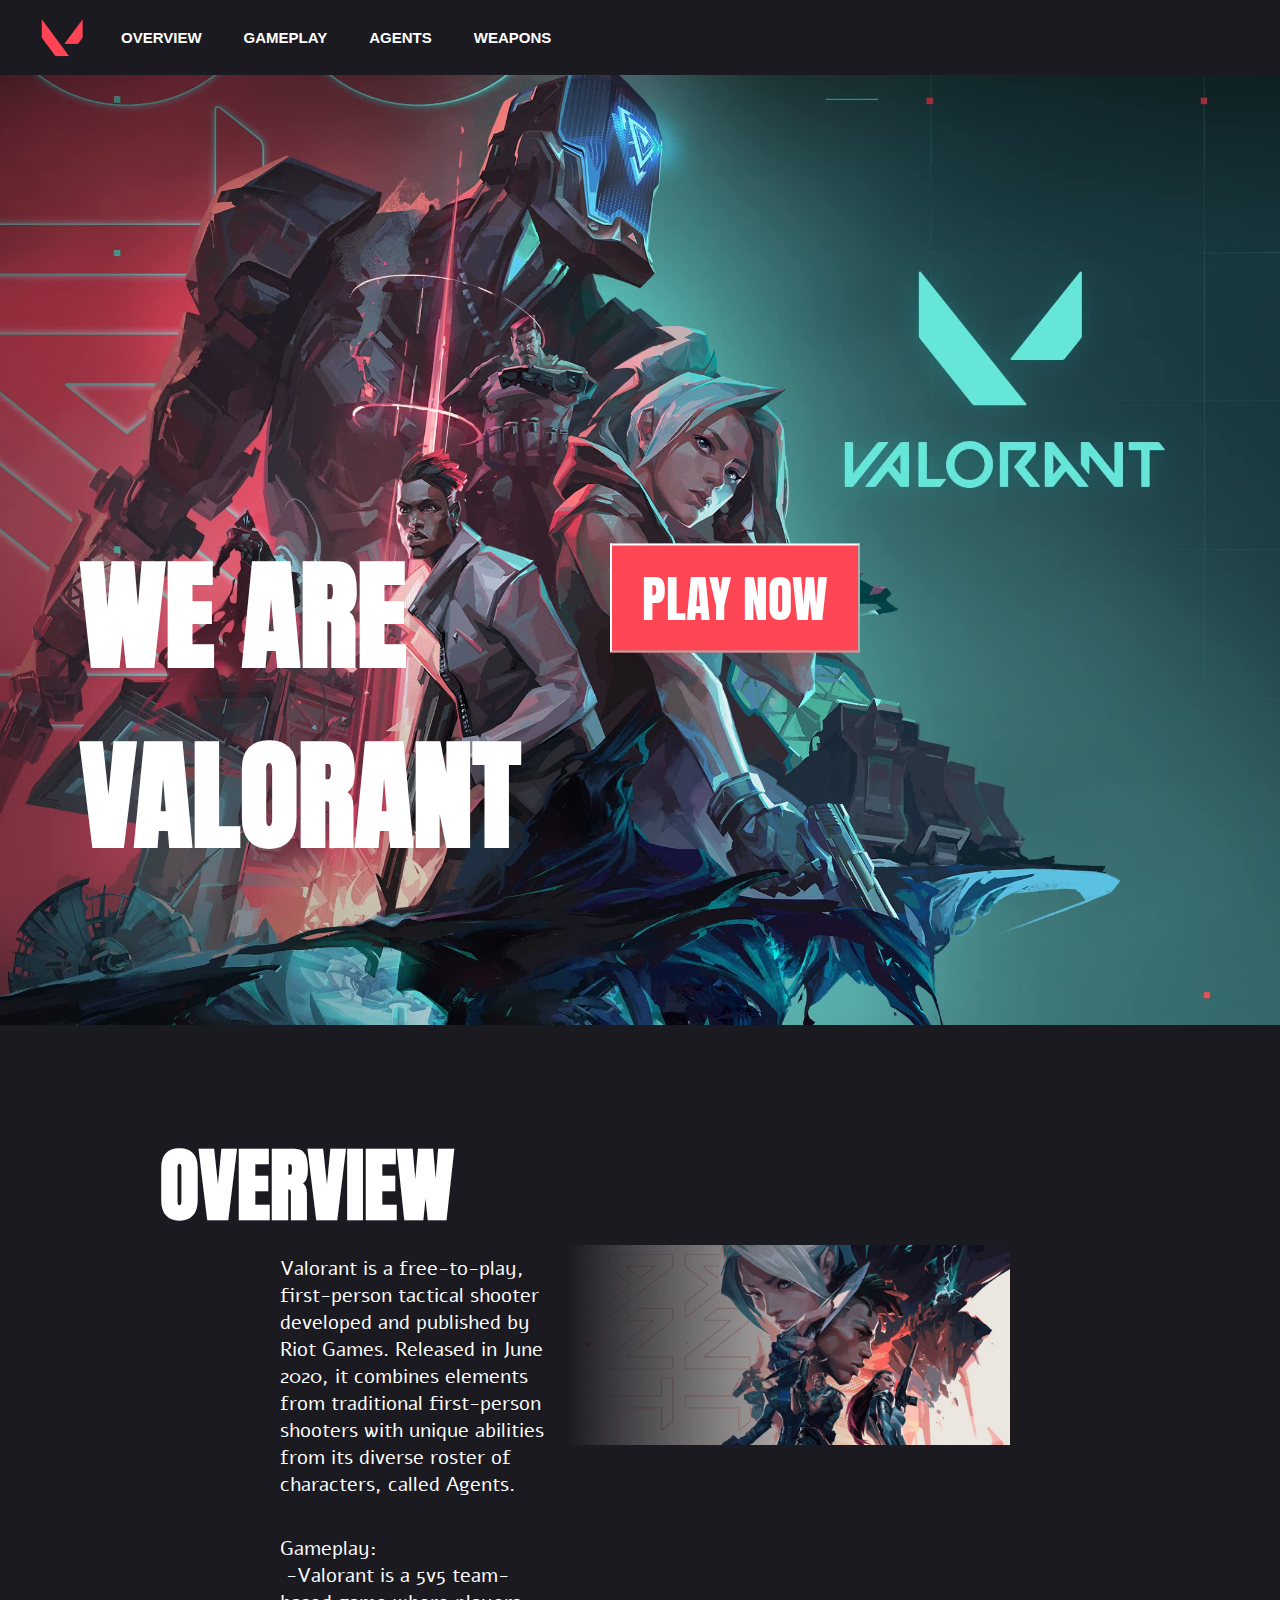
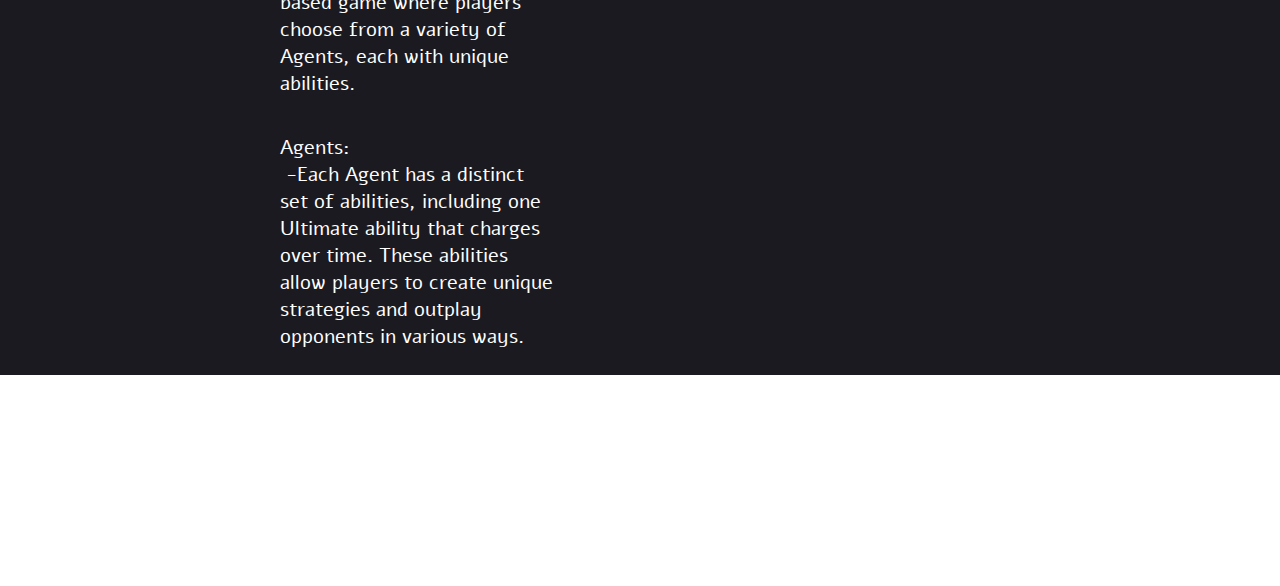
==== index.html @ bad1c91e "Add files via upload" ====
<!DOCTYPE html>
<html>
    <head>
        <title>Valorant Promotional Website</title>
        <link rel="stylesheet" href="styles.css">
        <link href="https://fonts.googleapis.com/css2?family=Anton&display=swap" rel="stylesheet">
        <link href="https://fonts.googleapis.com/css2?family=Alef&display=swap" rel="stylesheet">
    </head>
    <body>
        <nav>
            <img src="img/logo.png">
            <div class="nav_options">
                <ul>
                    <li><span class="overview"><button><a href="#overview">OVERVIEW</a></button></span></li>
                    <li><span class="gameplay"><button><a href="#gameplay">GAMEPLAY</a></button></span></li>
                    <li><span class="agents"><button><a href="#agents">AGENTS</a></button></span></li>
                    <li><span class="weapons"><button><a href="#weapons">WEAPONS</a></button></span></li>
                </ul>
            </div>
        </nav>
        <section id="home">
            <h1>WE ARE<br>VALORANT</h1>
            <button class="play">PLAY NOW</button>
        </section>
        <section id="overview">
            <h1>OVERVIEW</h1>
            <div class="wrapper">
                <div id="text-wrapper">
                    <p>Valorant is a free-to-play, first-person tactical shooter developed and published by Riot Games. Released in June 2020, it combines elements from traditional first-person shooters with unique abilities from its diverse roster of characters, called Agents.</p>
                    <p><br>Gameplay:<br>&nbsp-Valorant is a 5v5 team-based game where players choose from a variety of Agents, each with unique abilities. </p>
                    <p><br>Agents:<br>&nbsp-Each Agent has a distinct set of abilities, including one Ultimate ability that charges over time. These abilities allow players to create unique strategies and outplay opponents in various ways.</p>
                    <p><br>Maps:<br>&nbsp-The game features a variety of maps, each with different layouts, strategic points, and environmental elements. Mastery of these maps is crucial to success.</p>
                </div>
                <div id="img-wrapper">
                    <img src="img/img2.png">
                </div>
            </div>
        </section>
    </body>
</html>
---- styles.css ----
html, body {
    margin: 0;
    padding: 0;
    height: 100%;
    width: 100%;
    scroll-behavior: smooth;
}
h1, h2, h3, h4, p{
    margin: 0;
}
nav {
    background: #1B1A21;
    width: 100%;
    height: 75px;
    display: flex;
    align-items: center;
    font-weight: bold;
    position: sticky;
    top: 0;
    z-index: 1000;
}
nav img{
    height: 38px;
    width: 45px;
    margin-left: 40px;
}
nav ul {
    list-style: none;
    display: flex;
    margin: 0;
    padding: 0;
}
nav ul li {
    margin-left: 30px;
}
nav ul li a {
    text-decoration: none;
    color: white;
    font-family: 'Franklin Gothic Medium', 'Arial Narrow', Arial, sans-serif;
    font-size: 15px;
    cursor: pointer;
    transition: color 0.3s ease;
}
nav ul li button {
    background: none;
    border: none;
    color: white;
    font-weight: bold;
    
}
nav ul li a:hover {
    color: #FF4655;
}
#home{
    height: 950px;
    width: 100%;
    background-image: url('img/image1.jpeg');
    background-size: cover;
    background-repeat: no-repeat;
    background-position: center center;
    position: relative;
}
#home h1{
    font-family: 'Anton', sans-serif;
    padding-top: 450px;
    padding-left: 80px;
    color: white;
    font-size: 120px;
    animation: animateIntro 1.5s;
}
@keyframes animateIntro {
    0% {opacity:0; padding-left:210px;}
    100% {opacity: 1; padding-left:80px}
}
.play button{
    flex: right;
}
.play {
    position: absolute;
    right: 420px;
    top: 55%;
    transform: translateY(-50%);
    background-color: #FF4655;
    color: white;
    border-color: white;
    border-width: 2px;
    padding: 15px 30px;
    font-size: 20px;
    cursor: pointer;
    font-family: 'Anton', sans-serif;
    font-size: 50px;
    transition: color 1s ease, background-color 0.3s ease, border-color 0.3s ease;
}
.play:hover {
    background-color: white;
    color: #1B1A21;
    border-color: #1B1A21;
}
#overview{
    height: 950px;
    width: 100%;
    background-color: #1B1A21;
    background-size: cover;
    background-repeat: no-repeat;
    background-position: center center;
    position: relative;
}
#overview h1{
    padding-top: 100px;
    padding-left: 160px;
    font-family: 'Anton', sans-serif;
    color: white;
    font-size: 80px;
    animation: animateGameplayTitle 1.5s;
}
@keyframes animateGameplayTitle {
    0% {opacity:0; padding-left:260px;}
    100% {opacity: 1; padding-left:160px}
}
#overview .wrapper{
    display: flex;
    justify-content: space-between;
    align-items: flex-start;
    margin-left: 270px;
    margin-right: 270px;
}
#overview .wrapper #text-wrapper{
    width: 40%;
}
#overview .wrapper #text-wrapper p{
    color: white;
    margin: 10px;
    font-family: 'Alef', sans-serif;
    font-size: 20px;
}
#overview .wrapper #img-wrapper{
    width: 60%;
}
#overview .wrapper #img-wrapper img {
    width: 100%;
    height: auto;
    mask-image:
    linear-gradient(to right, rgba(0, 0, 0, 0) 0%, rgba(0, 0, 0, 1) 70%);
}
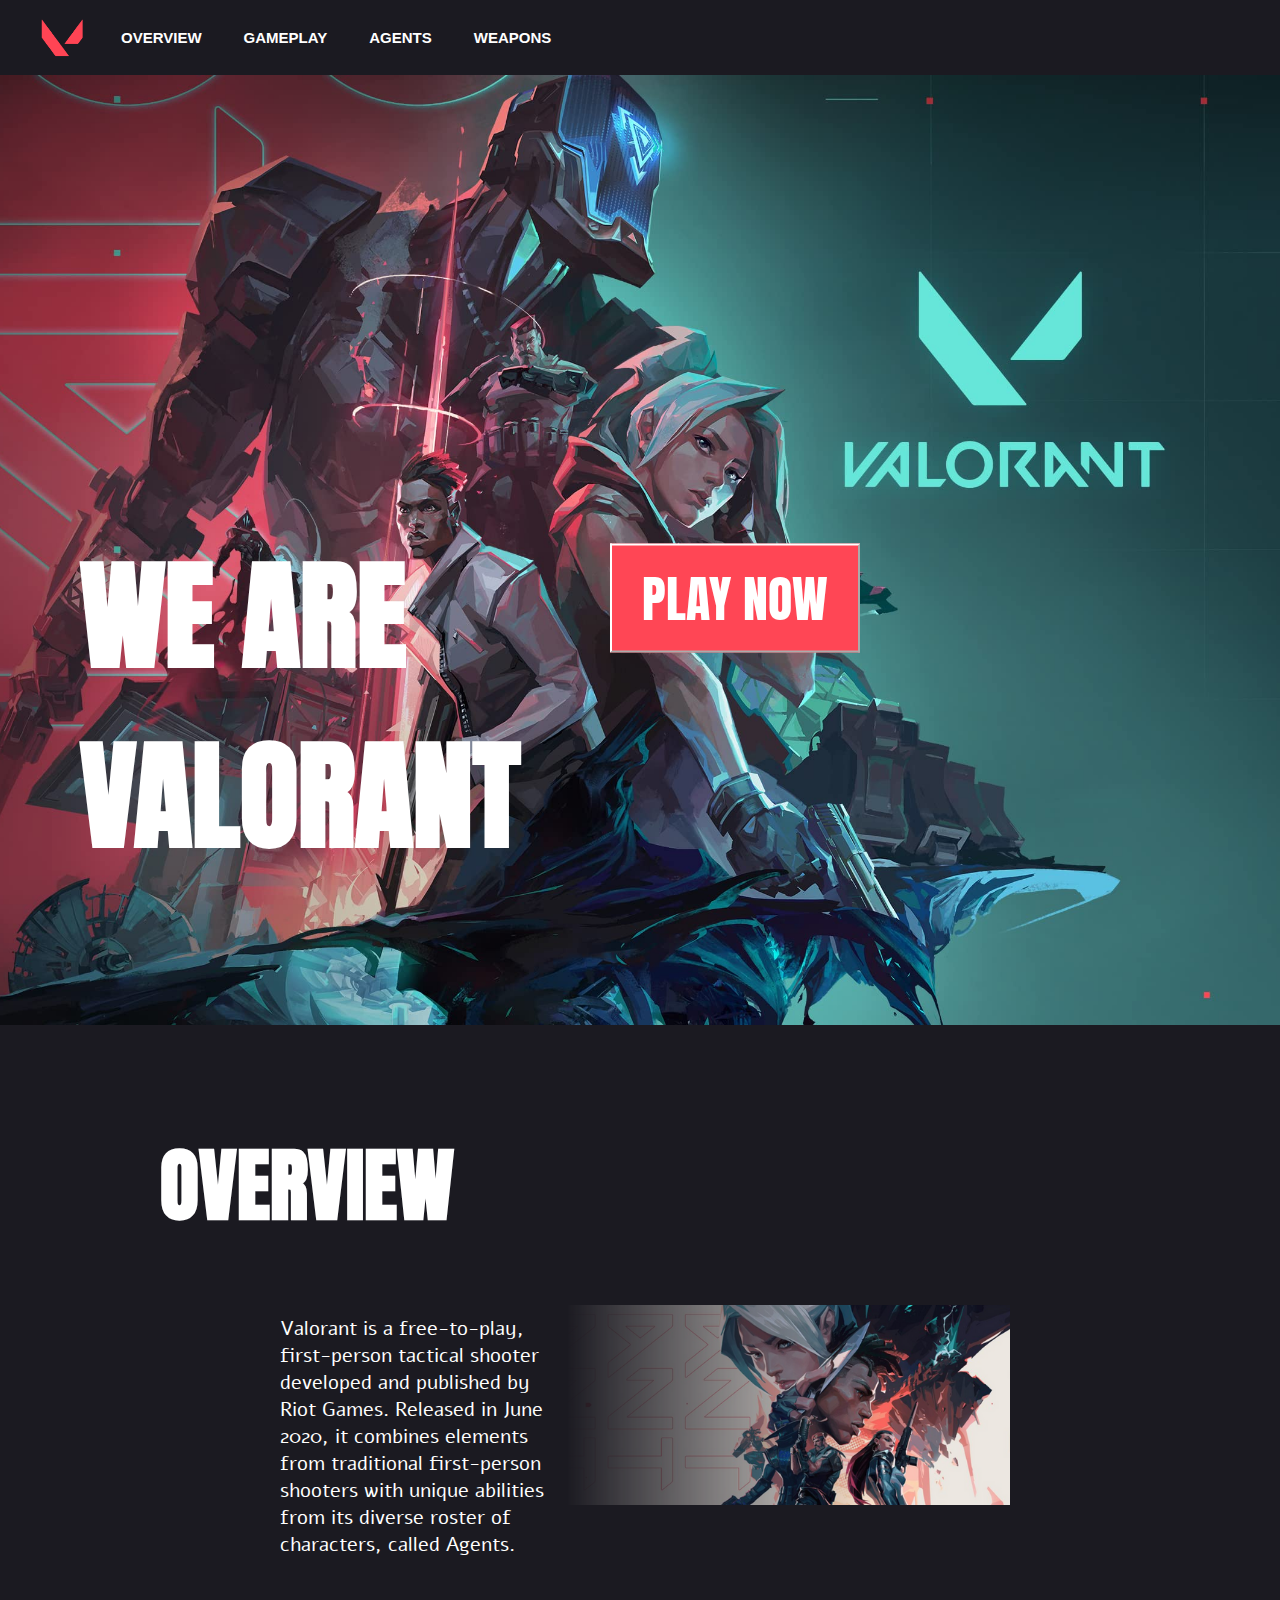
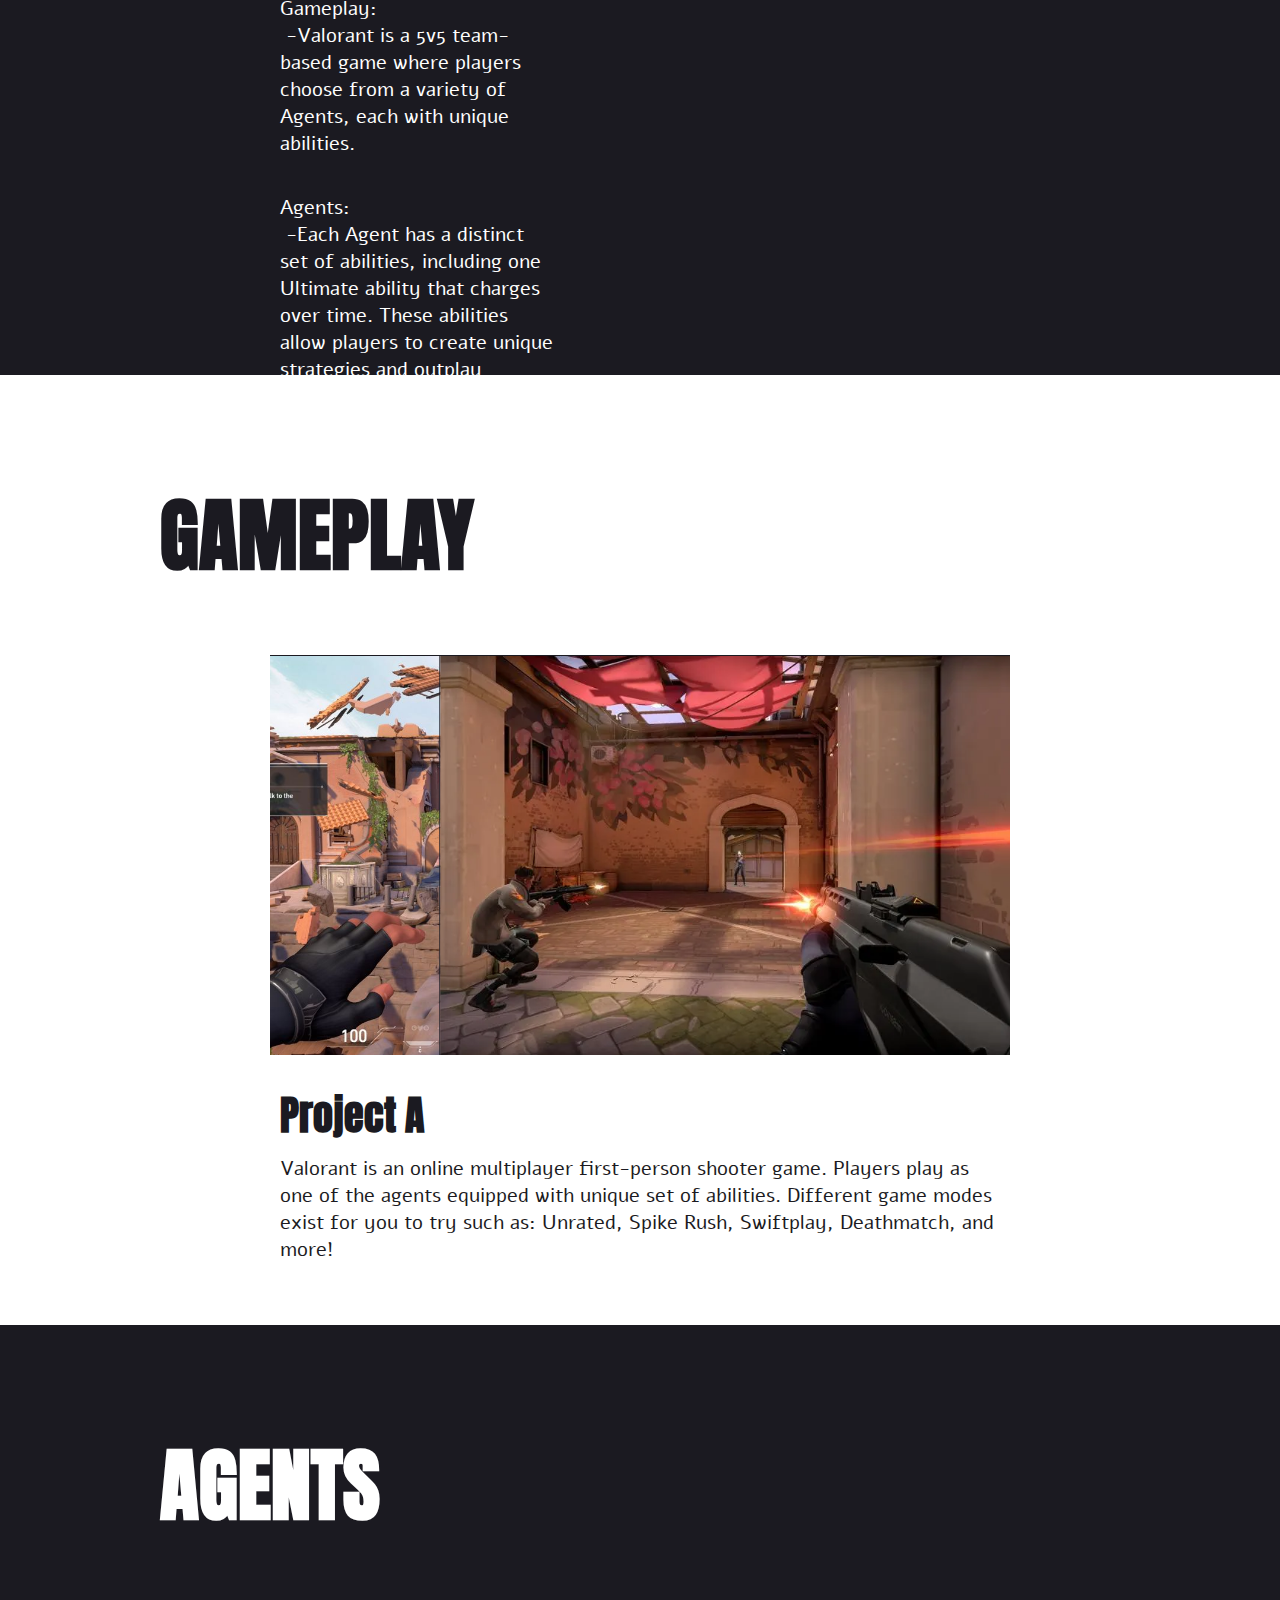
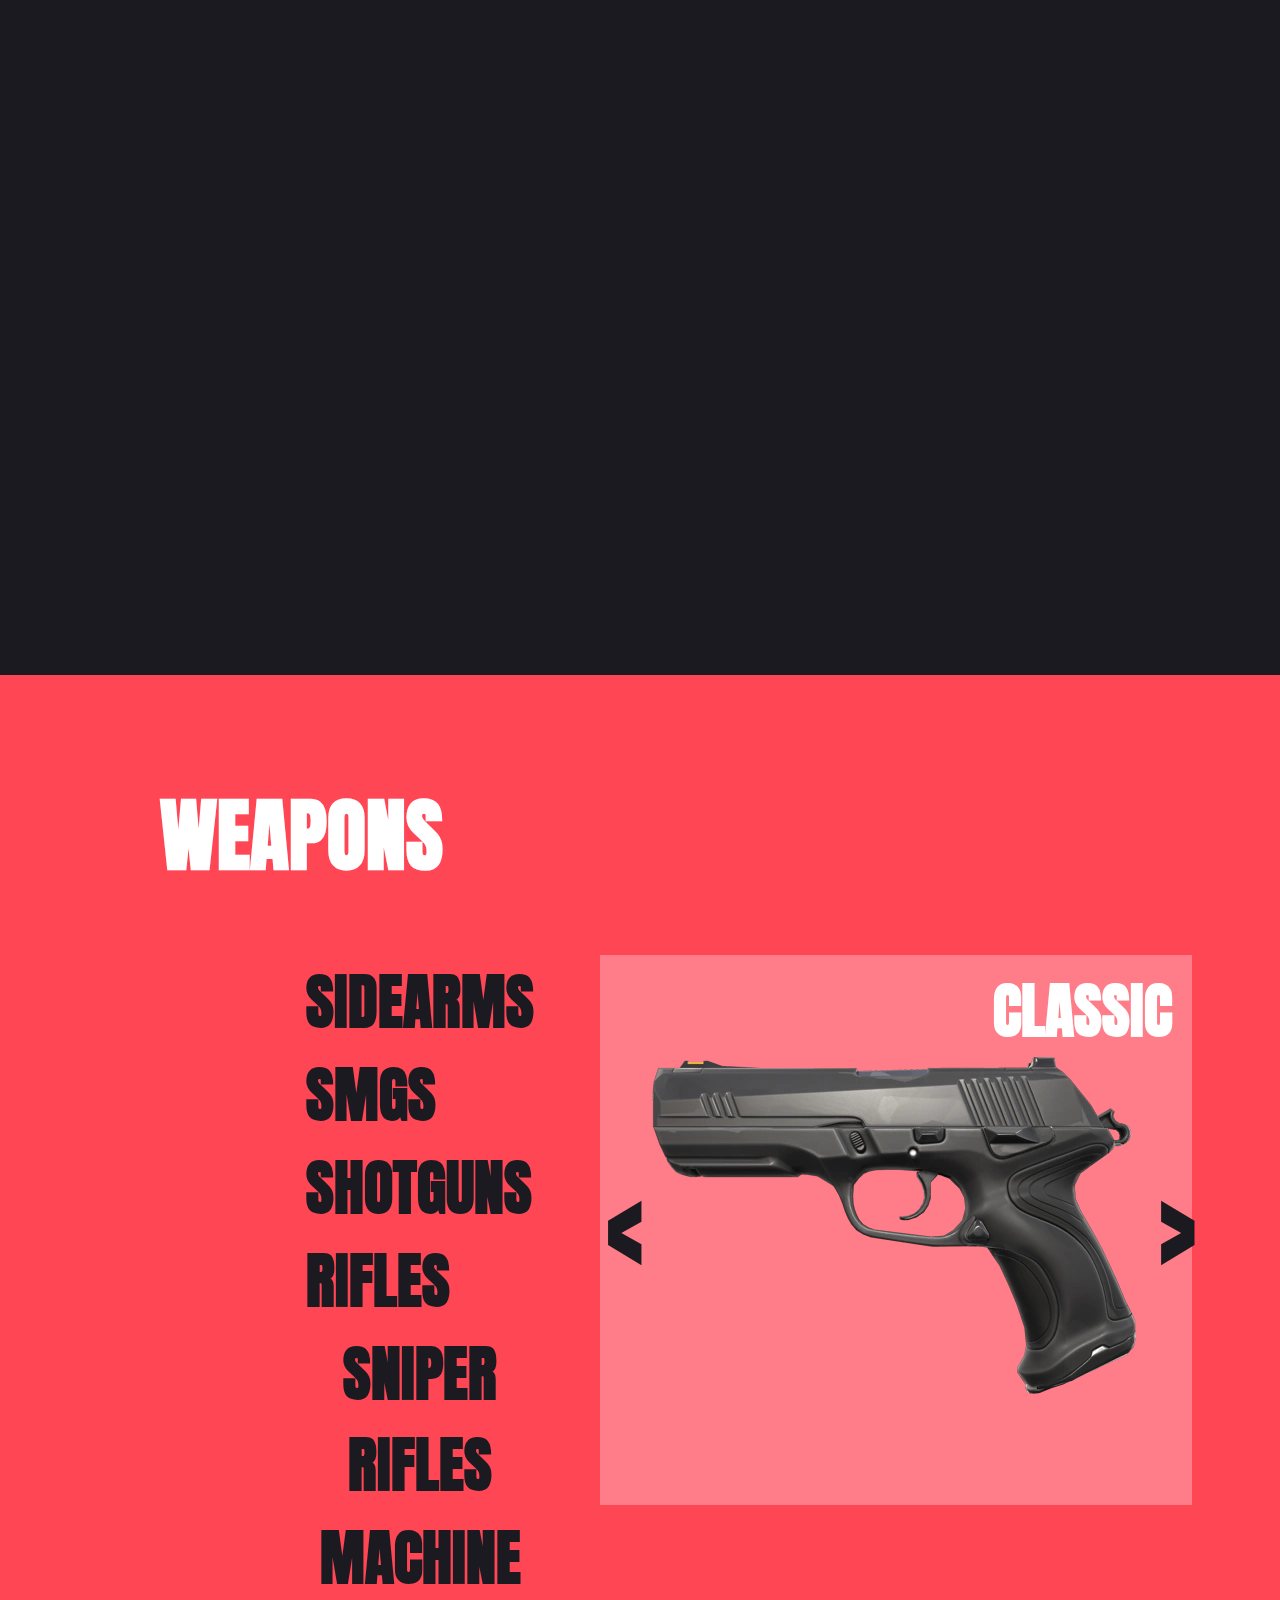
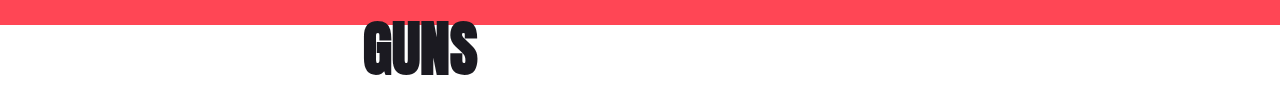
==== commit 85967684: "Add files via upload" ====
--- a/index.html
+++ b/index.html
@@ -36,5 +36,60 @@
                 </div>
             </div>
         </section>
+        <section id="gameplay">
+            <h1>GAMEPLAY</h1>
+            <div class="wrapper">
+                <div id="swiper-container" class="swiper-container">
+                    <div id="swiper-wrapper" class="swiper-wrapper">
+                        <div class="swiper-slide">
+                            <img src="img/gameplay1.webp" alt="Gameplay 1">
+                        </div>
+                        <div class="swiper-slide">
+                            <img src="img/gameplay2.png" alt="Gameplay 2">
+                        </div>
+                        <div class="swiper-slide">
+                            <img src="img/gameplay3.jpg" alt="Gameplay 3">
+                        </div>
+                    </div>
+                    <div class="swiper-button-next"></div>
+                    <div class="swiper-button-prev"></div>
+                </div>
+                <div id="text-wrapper">
+                    <h2>Project A</h2>
+                    <p>Valorant is an online multiplayer first-person shooter game. Players play as one of the agents equipped with unique set of abilities. Different game modes exist for you to try such as: Unrated, Spike Rush, Swiftplay, Deathmatch, and more!</p>
+                </div>
+            </div>
+        </section>
+        <section id="agents">
+            <h1>AGENTS</h1>
+            <div class="wrapper">
+
+            </div>
+        </section>
+        <section id="weapons">
+            <h1>WEAPONS</h1>
+            <div class="wrapper">
+                <div id="options-wrapper">
+                    <ul>
+                        <li><button><a href="#"></a>SIDEARMS</button></li>
+                        <li><button><a href="#"></a>SMGS</button></li>
+                        <li><button><a href="#"></a>SHOTGUNS</button></li>
+                        <li><button><a href="#"></a>RIFLES</button></li>
+                        <li><button><a href="#"></a>SNIPER RIFLES</button></li>
+                        <li><button><a href="#"></a>MACHINE GUNS</button></li>
+                    </ul>
+                </div>
+                <div id="weapons-wrapper">
+                    <h3>CLASSIC</h3>
+                    <div id="swiper-wrapper">
+                        <button>&lt;</button>
+                        <img src="img/classic.webp">
+                        <button>&gt;</button>
+                    </div>
+                </div>
+            </div>
+        </section>
+        <script src="https://cdn.jsdelivr.net/npm/swiper/swiper-bundle.min.js"></script>
+        <script src="script.js"></script>
     </body>
 </html>--- a/styles.css
+++ b/styles.css
@@ -1,9 +1,11 @@
+ 
 html, body {
     margin: 0;
     padding: 0;
     height: 100%;
     width: 100%;
     scroll-behavior: smooth;
+    cursor: url('img/logo.png'), auto;
 }
 h1, h2, h3, h4, p{
     margin: 0;
@@ -121,6 +123,7 @@
     display: flex;
     justify-content: space-between;
     align-items: flex-start;
+    margin-top: 60px;
     margin-left: 270px;
     margin-right: 270px;
 }
@@ -141,4 +144,218 @@
     height: auto;
     mask-image:
     linear-gradient(to right, rgba(0, 0, 0, 0) 0%, rgba(0, 0, 0, 1) 70%);
+}
+#gameplay{
+    height: 950px;
+    width: 100%;
+    background-color: #FFFFFF;
+    background-size: cover;
+    background-repeat: no-repeat;
+    background-position: center center;
+    position: relative;
+}
+#gameplay h1{
+    padding-top: 100px;
+    padding-left: 160px;
+    font-family: 'Anton', sans-serif;
+    color: #1B1A21;
+    font-size: 80px;
+    animation: animateGameplayTitle 1.5s;
+}
+#gameplay .wrapper{
+    margin-top: 60px;
+    margin-left: 270px;
+    margin-right: 270px;
+}
+#gameplay .wrapper #swiper-container {
+    width: 100%;
+    height: 400px;
+    position: relative;
+}
+
+#gameplay .wrapper #swiper-wrapper {
+    display: flex;
+}
+
+.swiper-slide img {
+    width: 100%;
+    height: 100%;
+    object-fit: cover;
+}
+
+.swiper-button-next, .swiper-button-prev {
+    color: #FF4655;
+}
+
+.swiper-container {
+    position: relative;
+    overflow: hidden;
+    width: 100%;
+    height: 400px;
+}
+
+.swiper-wrapper {
+    display: flex;
+}
+
+.swiper-slide {
+    text-align: center;
+    font-size: 18px;
+    background: #fff;
+    display: -webkit-box;
+    display: -ms-flexbox;
+    display: -webkit-flex;
+    display: flex;
+    -webkit-box-pack: center;
+    -ms-flex-pack: center;
+    -webkit-justify-content: center;
+    justify-content: center;
+    -webkit-box-align: center;
+    -ms-flex-align: center;
+    -webkit-align-items: center;
+    align-items: center;
+}
+
+.swiper-button-next, .swiper-button-prev {
+    color: #FF4655;
+    position: absolute;
+    top: 50%;
+    transform: translateY(-50%);
+    z-index: 10;
+}
+
+.swiper-button-next {
+    right: 10px;
+}
+
+.swiper-button-prev {
+    left: 10px;
+}
+
+#gameplay .wrapper #swiper-wrapper img{
+    width: 600px;
+    height: 400px;
+    border-color: #1B1A21;
+    border-style: solid;
+    border-width: 1px;
+    margin-left: 200px;
+}
+
+#gameplay .wrapper #text-wrapper h2{
+    color: #1B1A21;
+    padding-top: 20px;
+    margin: 10px;
+    font-family: 'Anton', sans-serif;
+    font-size: 40px;
+}
+#gameplay .wrapper #text-wrapper p{
+    color: #1B1A21;
+    margin: 10px;
+    font-family: 'Alef', sans-serif;
+    font-size: 20px;
+}
+#agents{
+    height: 950px;
+    width: 100%;
+    background-color: #1B1A21;
+    background-size: cover;
+    background-repeat: no-repeat;
+    background-position: center center;
+    position: relative;
+}
+#agents h1{
+    padding-top: 100px;
+    padding-left: 160px;
+    font-family: 'Anton', sans-serif;
+    color: white;
+    font-size: 80px;
+    animation: animateGameplayTitle 1.5s;
+}
+#agents .wrapper{
+    margin-top: 60px;
+    margin-left: 270px;
+    margin-right: 270px;
+}
+#weapons{
+    height: 950px;
+    width: 100%;
+    background-color: #FF4655;
+    background-size: cover;
+    background-repeat: no-repeat;
+    background-position: center center;
+    position: relative;
+}
+#weapons h1{
+    padding-top: 100px;
+    padding-left: 160px;
+    font-family: 'Anton', sans-serif;
+    color: white;
+    font-size: 80px;
+    animation: animateGameplayTitle 1.5s;
+}
+#weapons .wrapper{
+    margin-top: 60px;
+    margin-left: 270px;
+    margin-right: 270px;
+    display: flex;
+}
+#weapons ul {
+    list-style: none;
+    margin: 0;
+    padding: 0;
+}
+#weapons ul li {
+    margin-left: 30px;
+}
+#weapons ul li button {
+    text-decoration: none;
+    color: #1B1A21;
+    font-family: 'Anton', sans-serif;
+    font-size: 60px;
+    cursor: pointer;
+    transition: color 0.3s ease;
+}
+#weapons ul li button {
+    background: none;
+    border: none;
+    color: #1B1A21;
+    font-weight: bold;
+}
+#weapons ul li button:hover {
+    color: white;
+}
+#weapons #weapons-wrapper{
+    margin-left: 60px;
+    background-color: rgba(255, 255, 255, 0.3);
+    height: 550px;
+    width: 800px;
+    display: flex;
+    flex-direction: column;
+    justify-content: flex-start; /* Ensure the container's children align to the start */
+    align-items: center;
+}
+#weapons #weapons-wrapper h3{
+    font-family: 'Anton', sans-serif;
+    font-size: 60px;
+    color: white;
+    margin-left: auto;
+    margin-right: 20px;
+    margin-top: 10px;
+}
+#weapons #weapons-wrapper #swiper-wrapper{
+    display: flex;
+}
+#weapons #weapons-wrapper #swiper-wrapper button {
+    text-decoration: none;
+    width: 40px;
+    color: #1B1A21;
+    font-family: 'Anton', sans-serif;
+    font-size: 120px;
+    cursor: pointer;
+    transition: color 0.3s ease;
+    background: none;
+    border: none;
+}
+#weapons #weapons-wrapper #swiper-wrapper button:hover {
+    color: white;
 }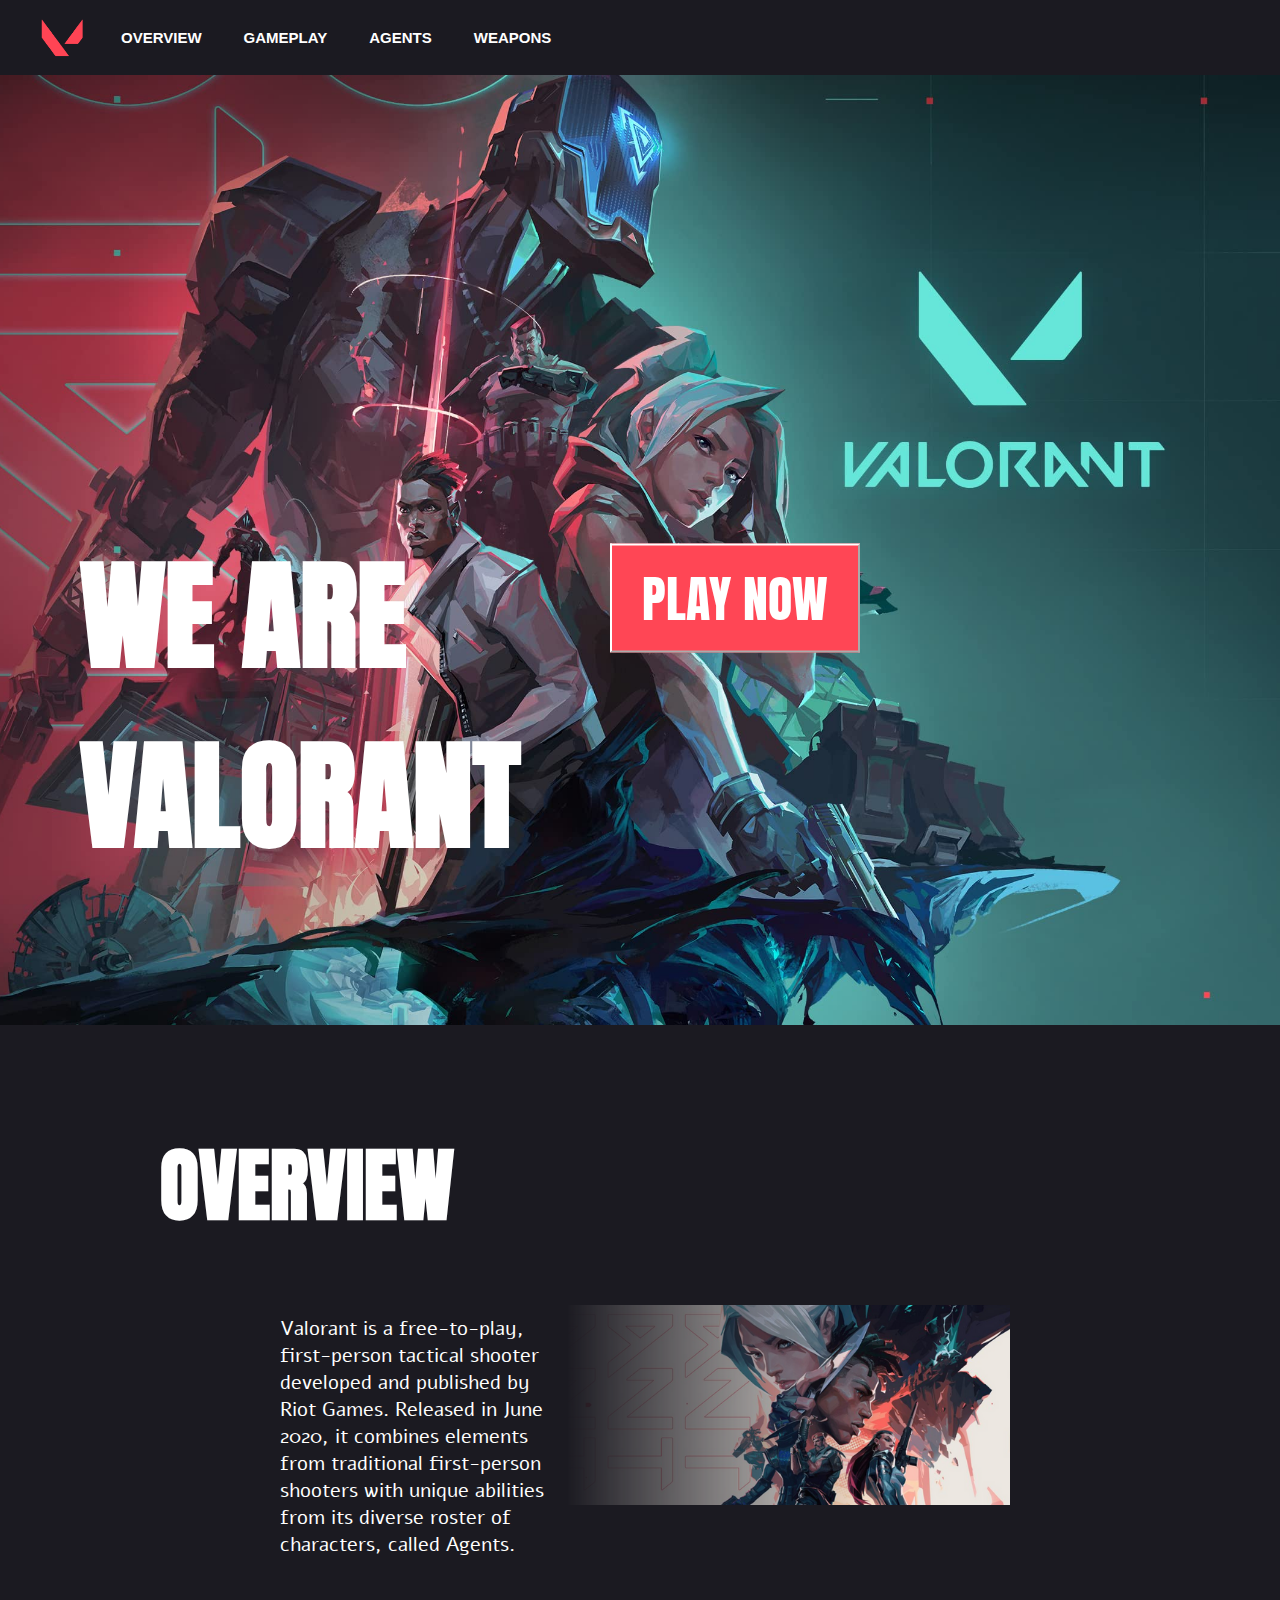
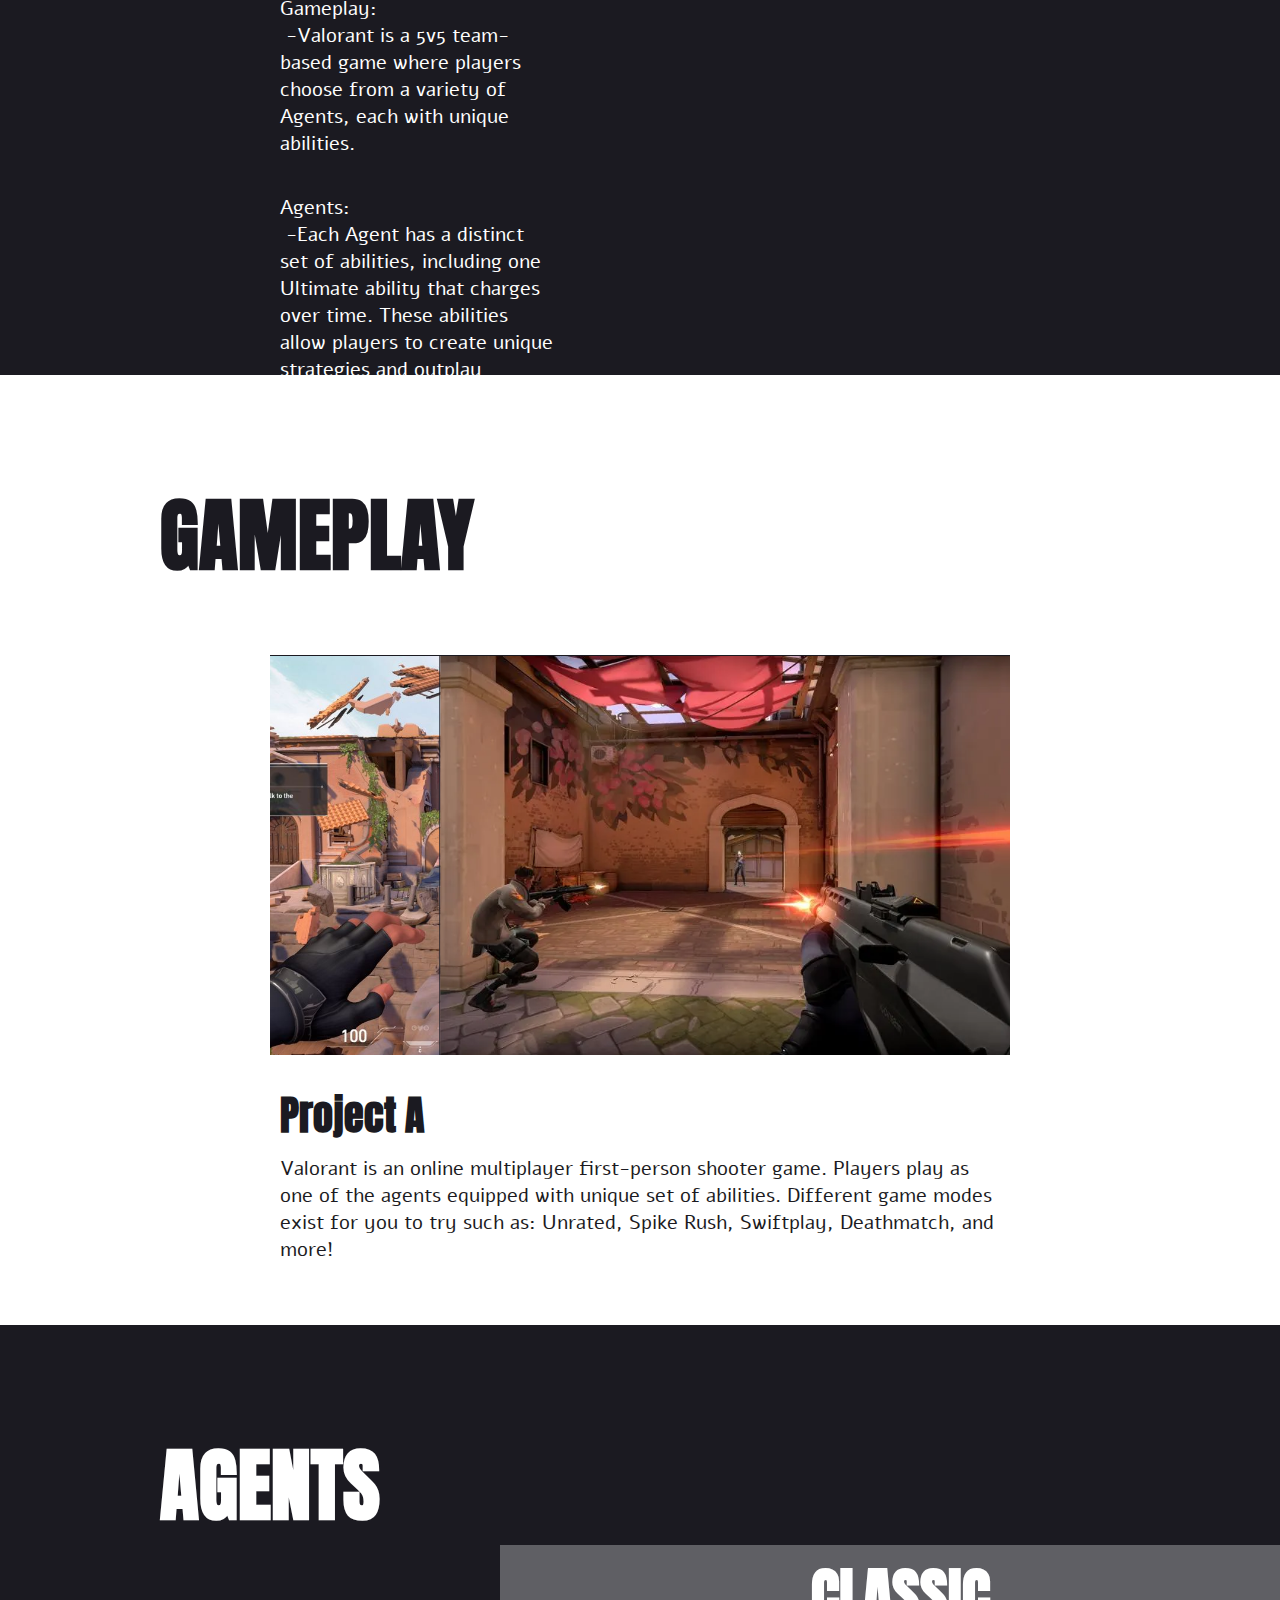
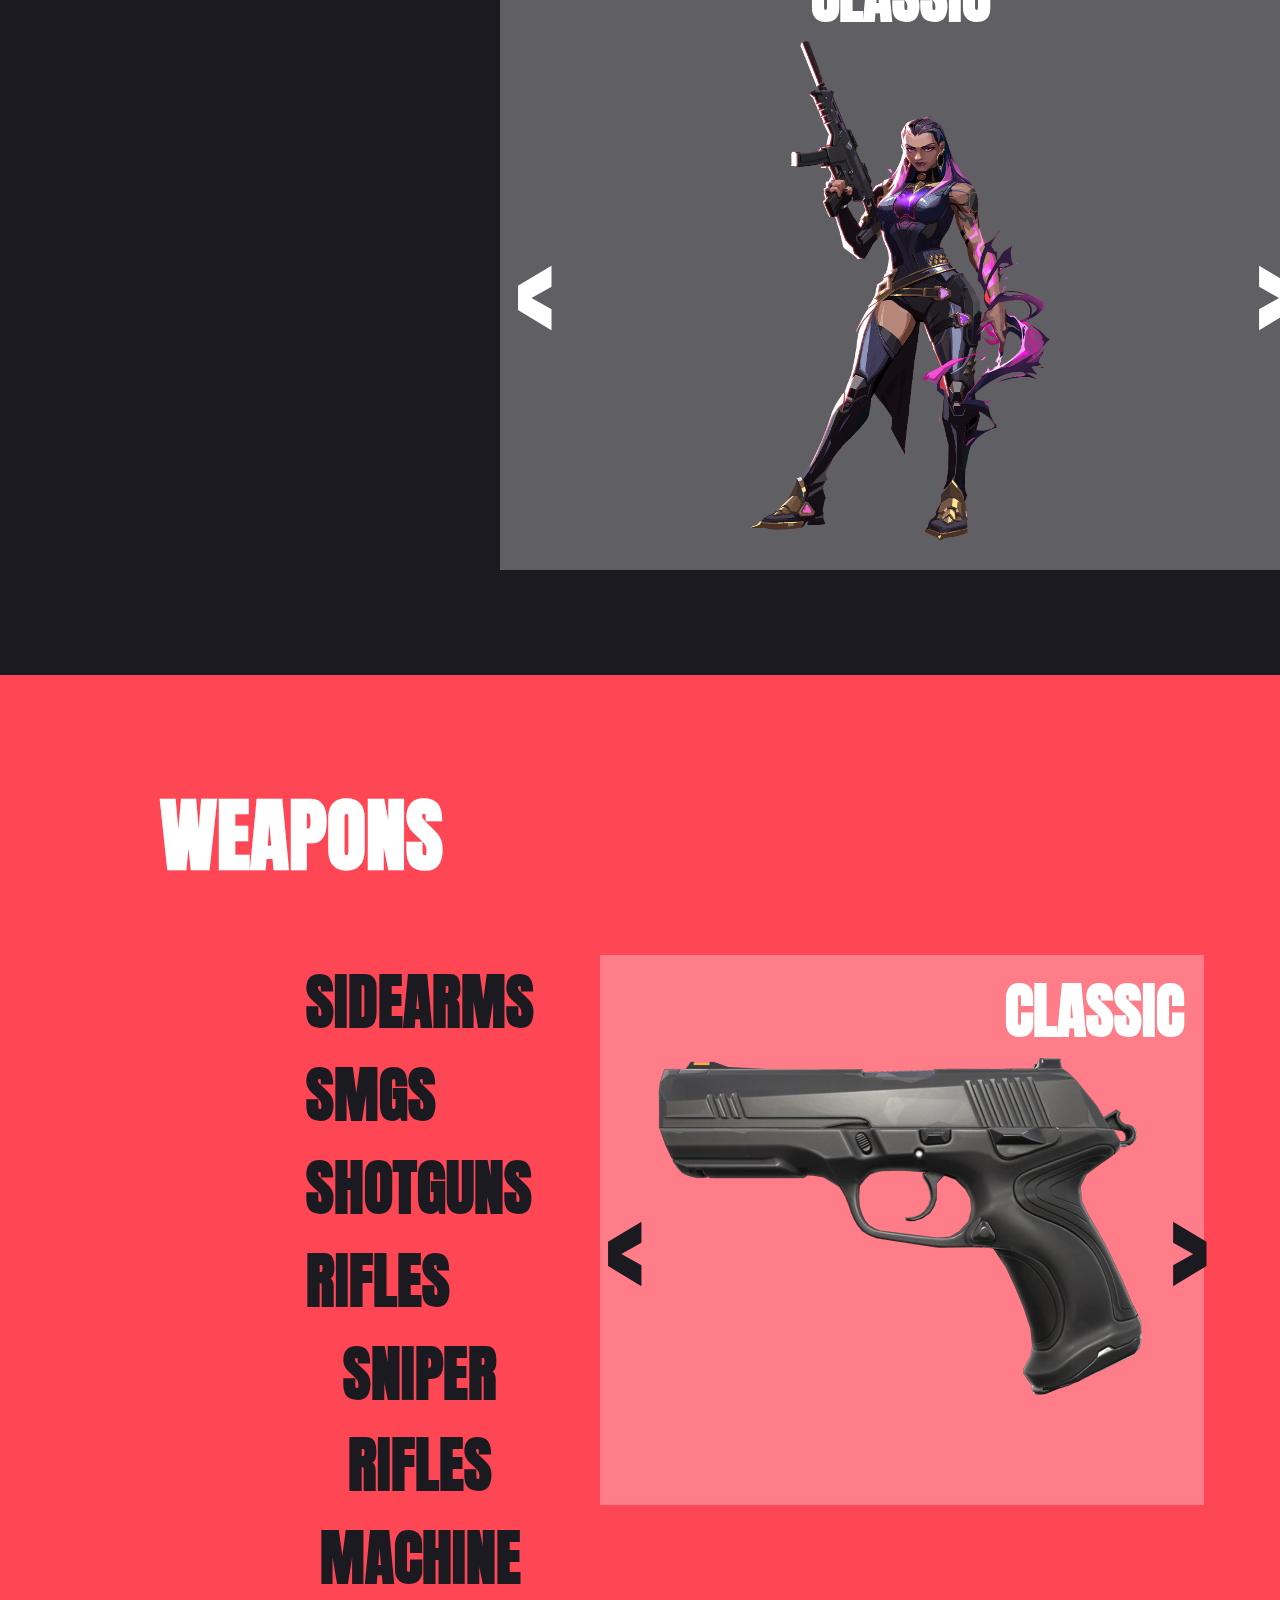
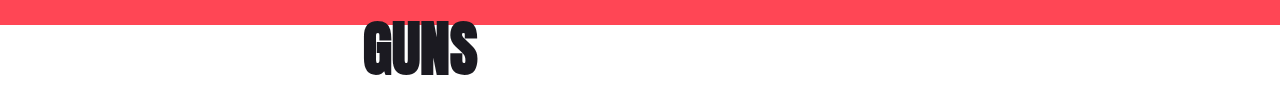
==== commit e60d1273: "Add files via upload" ====
--- a/index.html
+++ b/index.html
@@ -62,8 +62,14 @@
         </section>
         <section id="agents">
             <h1>AGENTS</h1>
-            <div class="wrapper">
-
+            <div id="agents-wrapper">
+                <h3>CLASSIC</h3>
+                    <div id="swiper-wrapper">
+                        <button>&lt;</button>
+                            <img src="img/Reyna.png">
+                        <button>&gt;</button>
+                    </div>
+                </div>
             </div>
         </section>
         <section id="weapons">
@@ -71,24 +77,27 @@
             <div class="wrapper">
                 <div id="options-wrapper">
                     <ul>
-                        <li><button><a href="#"></a>SIDEARMS</button></li>
-                        <li><button><a href="#"></a>SMGS</button></li>
-                        <li><button><a href="#"></a>SHOTGUNS</button></li>
-                        <li><button><a href="#"></a>RIFLES</button></li>
-                        <li><button><a href="#"></a>SNIPER RIFLES</button></li>
-                        <li><button><a href="#"></a>MACHINE GUNS</button></li>
+                        <li><button id="sidearms-btn">SIDEARMS</button></li>
+                        <li><button id="smgs-btn">SMGS</button></li>
+                        <li><button id="shotguns-btn">SHOTGUNS</button></li>
+                        <li><button id="rifles-btn">RIFLES</button></li>
+                        <li><button id="sniper-rifles-btn">SNIPER RIFLES</button></li>
+                        <li><button id="machine-guns-btn">MACHINE GUNS</button></li>
                     </ul>
                 </div>
                 <div id="weapons-wrapper">
-                    <h3>CLASSIC</h3>
+                    <h3 id="weapon-title">CLASSIC</h3>
                     <div id="swiper-wrapper">
-                        <button>&lt;</button>
-                        <img src="img/classic.webp">
-                        <button>&gt;</button>
+                        <button id="prev-btn">&lt;</button>
+                        <div id="weapon-button">
+                            <button><img id="weapon-img" src="img/classic.webp" alt="Weapon"></button>
+                            <img id="new-weapon-img" src="img/gunshot.png" alt="New Weapon" style="display: none; position: absolute;" />
+                        </div>                        
+                        <button id="next-btn">&gt;</button>
                     </div>
                 </div>
             </div>
-        </section>
+        </section>        
         <script src="https://cdn.jsdelivr.net/npm/swiper/swiper-bundle.min.js"></script>
         <script src="script.js"></script>
     </body>
--- a/styles.css
+++ b/styles.css
@@ -276,6 +276,50 @@
     margin-left: 270px;
     margin-right: 270px;
 }
+#agents #agents-wrapper{
+    margin-left: 500px;
+    margin-right: 500px;
+    background-color: rgba(255, 255, 255, 0.3);
+    height: 625px;
+    width: 800px;
+    display: flex;
+    flex-direction: column;
+    justify-content: flex-start; 
+    align-items: center;
+}
+#agents #agents-wrapper h3{
+    font-family: 'Anton', sans-serif;
+    font-size: 60px;
+    color: white;
+    margin-left: 20px;
+    margin-right: 20px;
+    margin-top: 5px;
+}
+#agents #agents-wrapper #swiper-wrapper{
+    display: flex;
+}
+#agents #agents-wrapper #swiper-wrapper button {
+    text-decoration: none;
+    margin-left: auto;
+    margin-right: auto;
+    width: 40px;
+    color: white;
+    font-family: 'Anton', sans-serif;
+    font-size: 120px;
+    cursor: pointer;
+    transition: color 0.3s ease;
+    background: none;
+    border: none;
+}
+#agents #agents-wrapper #swiper-wrapper button:hover {
+    color:#1B1A21
+}
+#agents #agents-wrapper #swiper-wrapper img{
+    width: 300px;
+    height: 500px;
+    padding-left: 200px;
+    padding-right: 200px;
+}
 #weapons{
     height: 950px;
     width: 100%;
@@ -331,7 +375,7 @@
     width: 800px;
     display: flex;
     flex-direction: column;
-    justify-content: flex-start; /* Ensure the container's children align to the start */
+    justify-content: flex-start; 
     align-items: center;
 }
 #weapons #weapons-wrapper h3{
@@ -356,6 +400,35 @@
     background: none;
     border: none;
 }
+#weapons #weapons-wrapper #swiper-wrapper #weapon-button {
+    position: relative; /* Ensure that the new image is positioned relative to this container */
+}
+#weapons #weapons-wrapper #swiper-wrapper #weapon-button button {
+    width: auto;
+    color: #1B1A21;
+    cursor: pointer;
+    transition: color 0.3s ease;
+    background: none;
+}
 #weapons #weapons-wrapper #swiper-wrapper button:hover {
     color: white;
+}
+
+/* Weapon image rotation animation */
+#weapons #weapons-wrapper #swiper-wrapper #weapon-button #weapon-img {
+    transition: transform 0.3s; /* Smooth transition for rotation */
+    position: relative;
+}
+
+#weapons #weapons-wrapper #swiper-wrapper #weapon-button #weapon-img.rotate {
+    transform: rotate(10deg); /* Full 360-degree rotation */
+    z-index: 1;
+}
+
+#weapons #weapons-wrapper #swiper-wrapper #weapon-button #new-weapon-img {
+    width: 200px; /* Adjust size as needed */
+    position: absolute;
+    top: -40px; /* Align top with the first image */
+    left: -160px; /* Positioned left of the weapon image (adjust based on size of both images) */
+    display: none; /* Initially hidden */
 }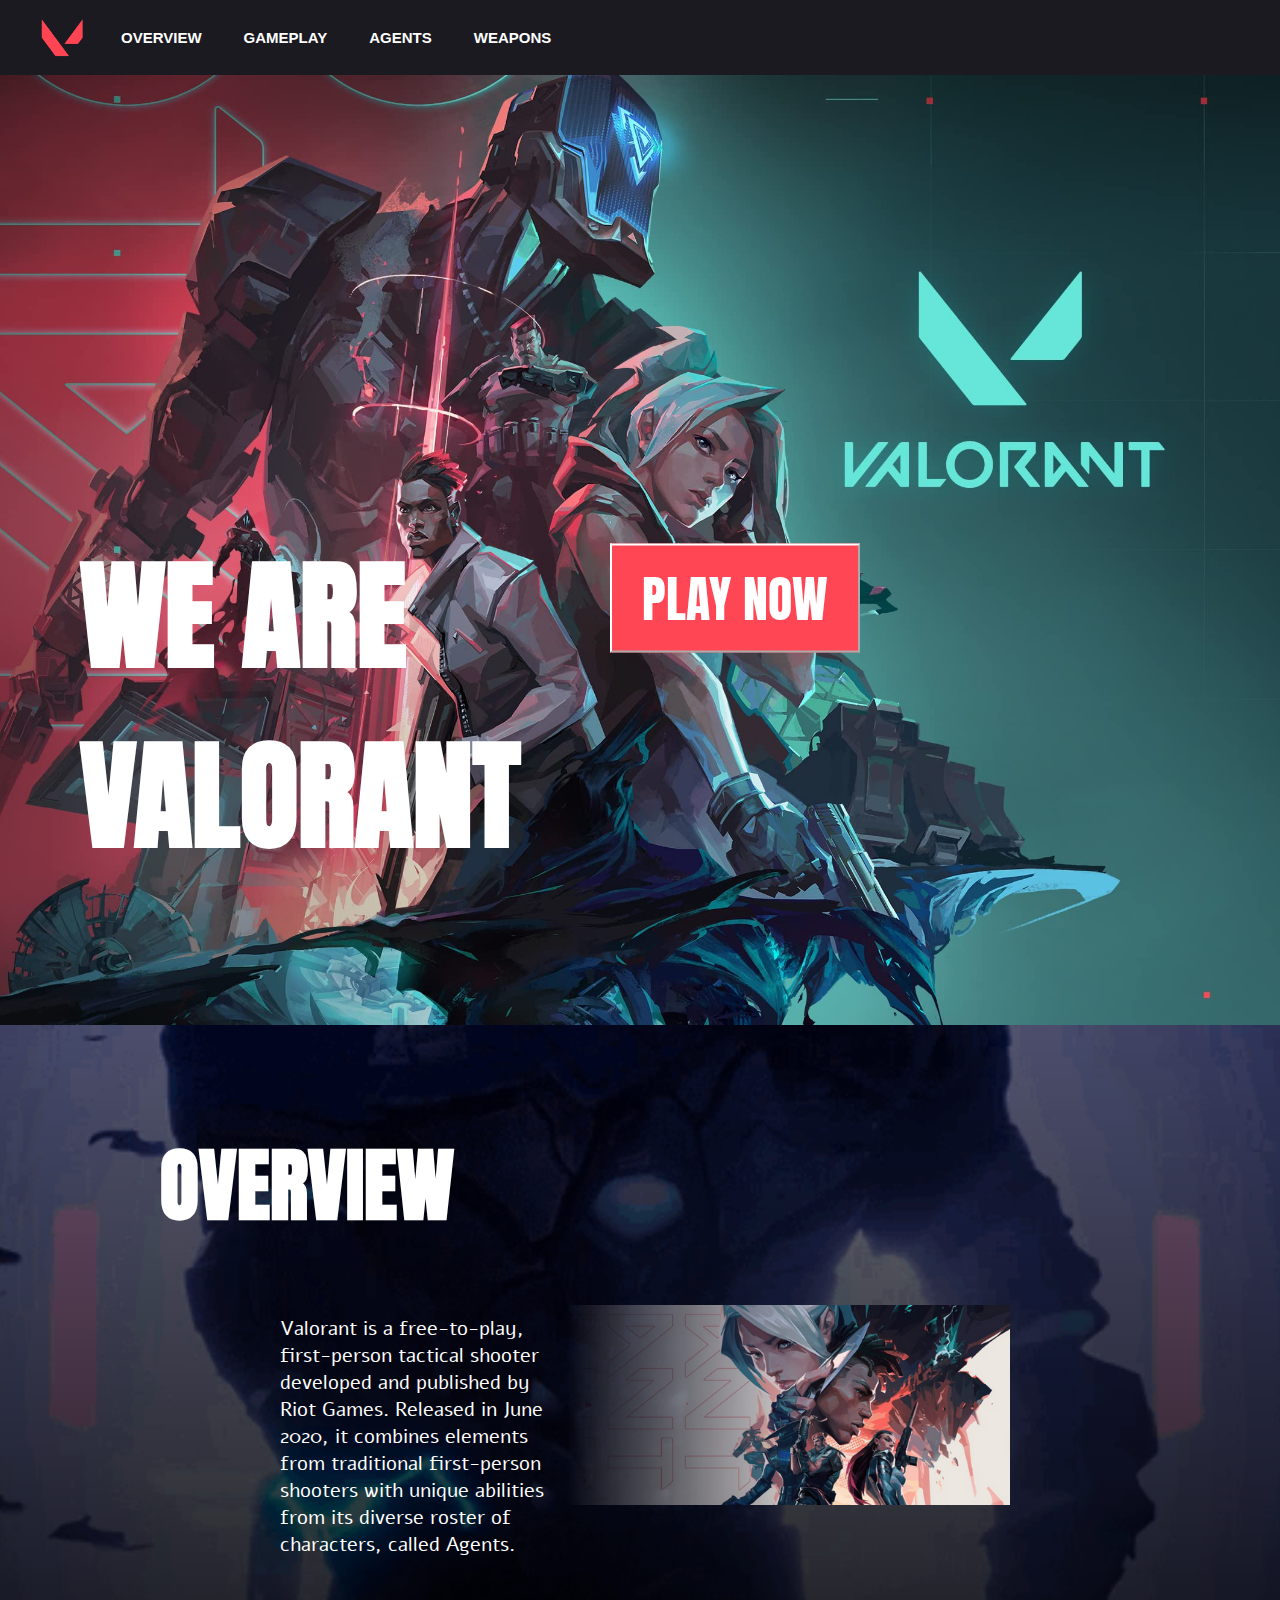
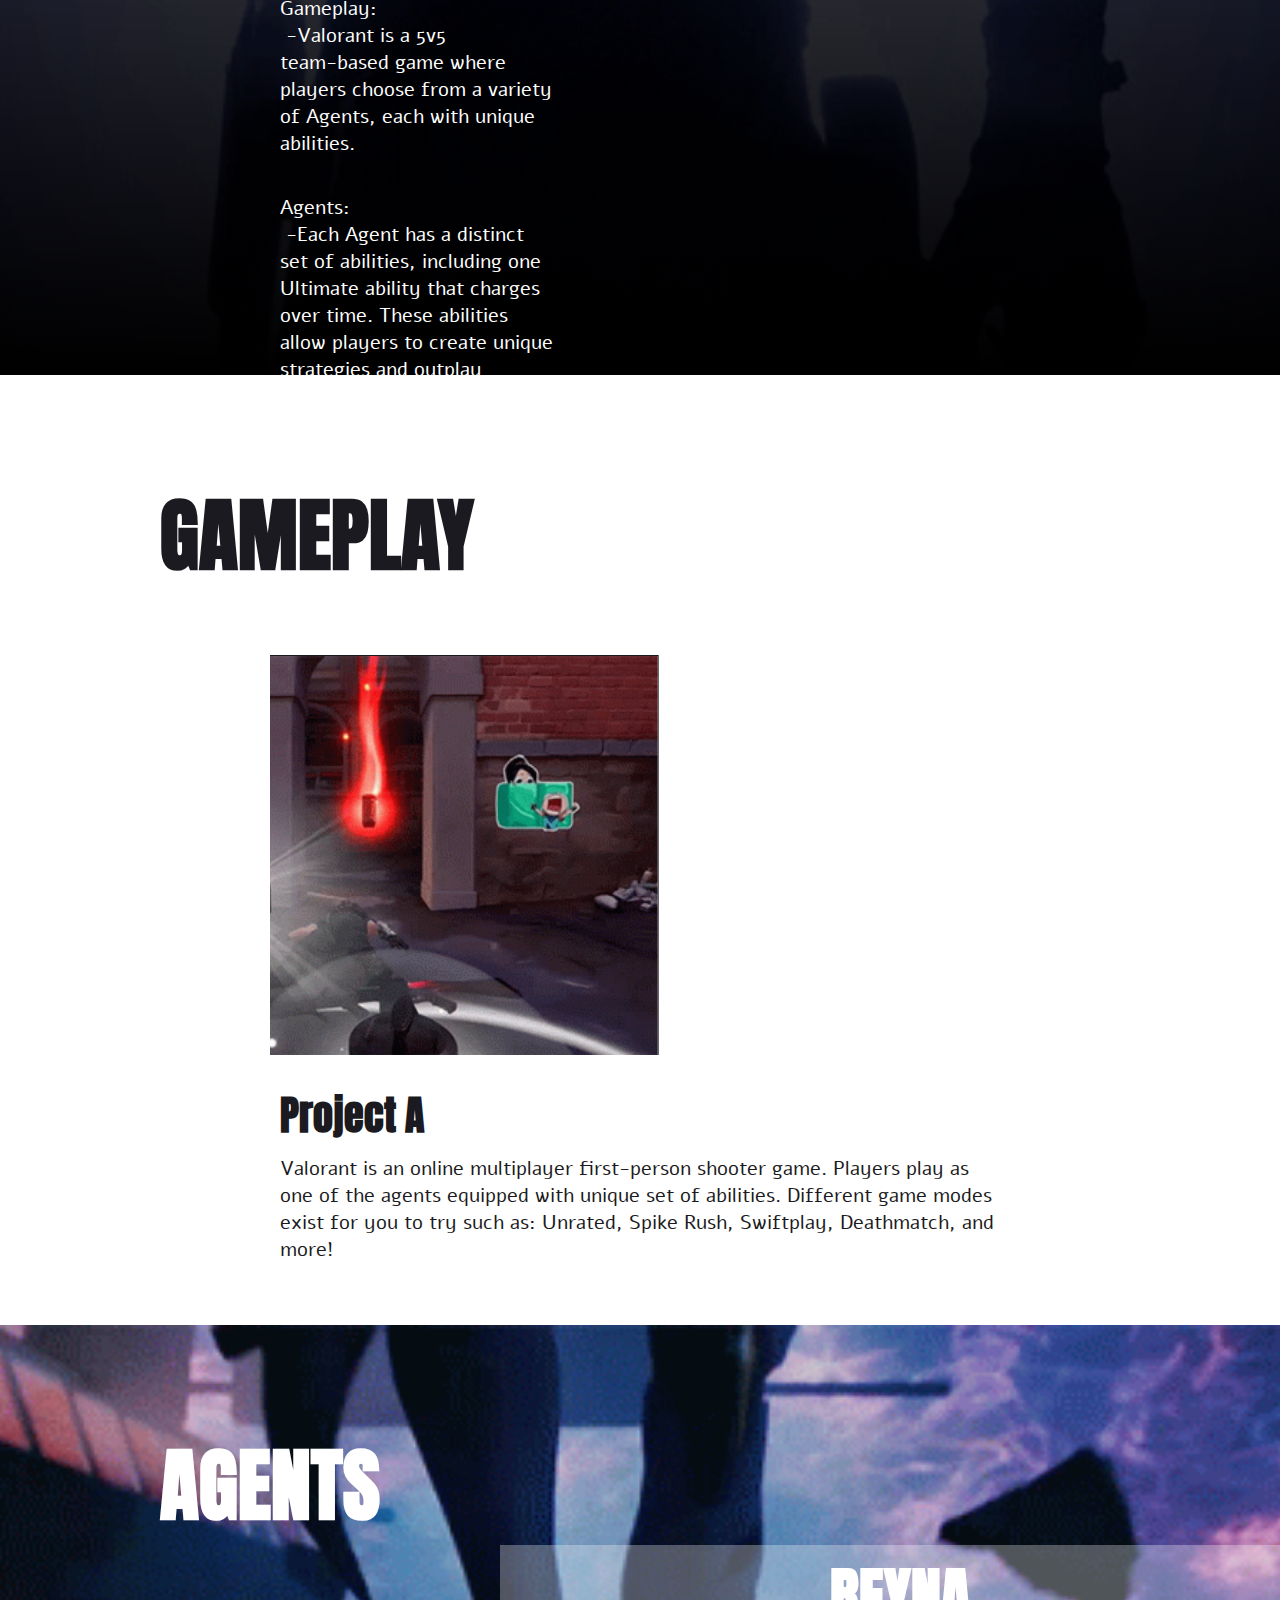
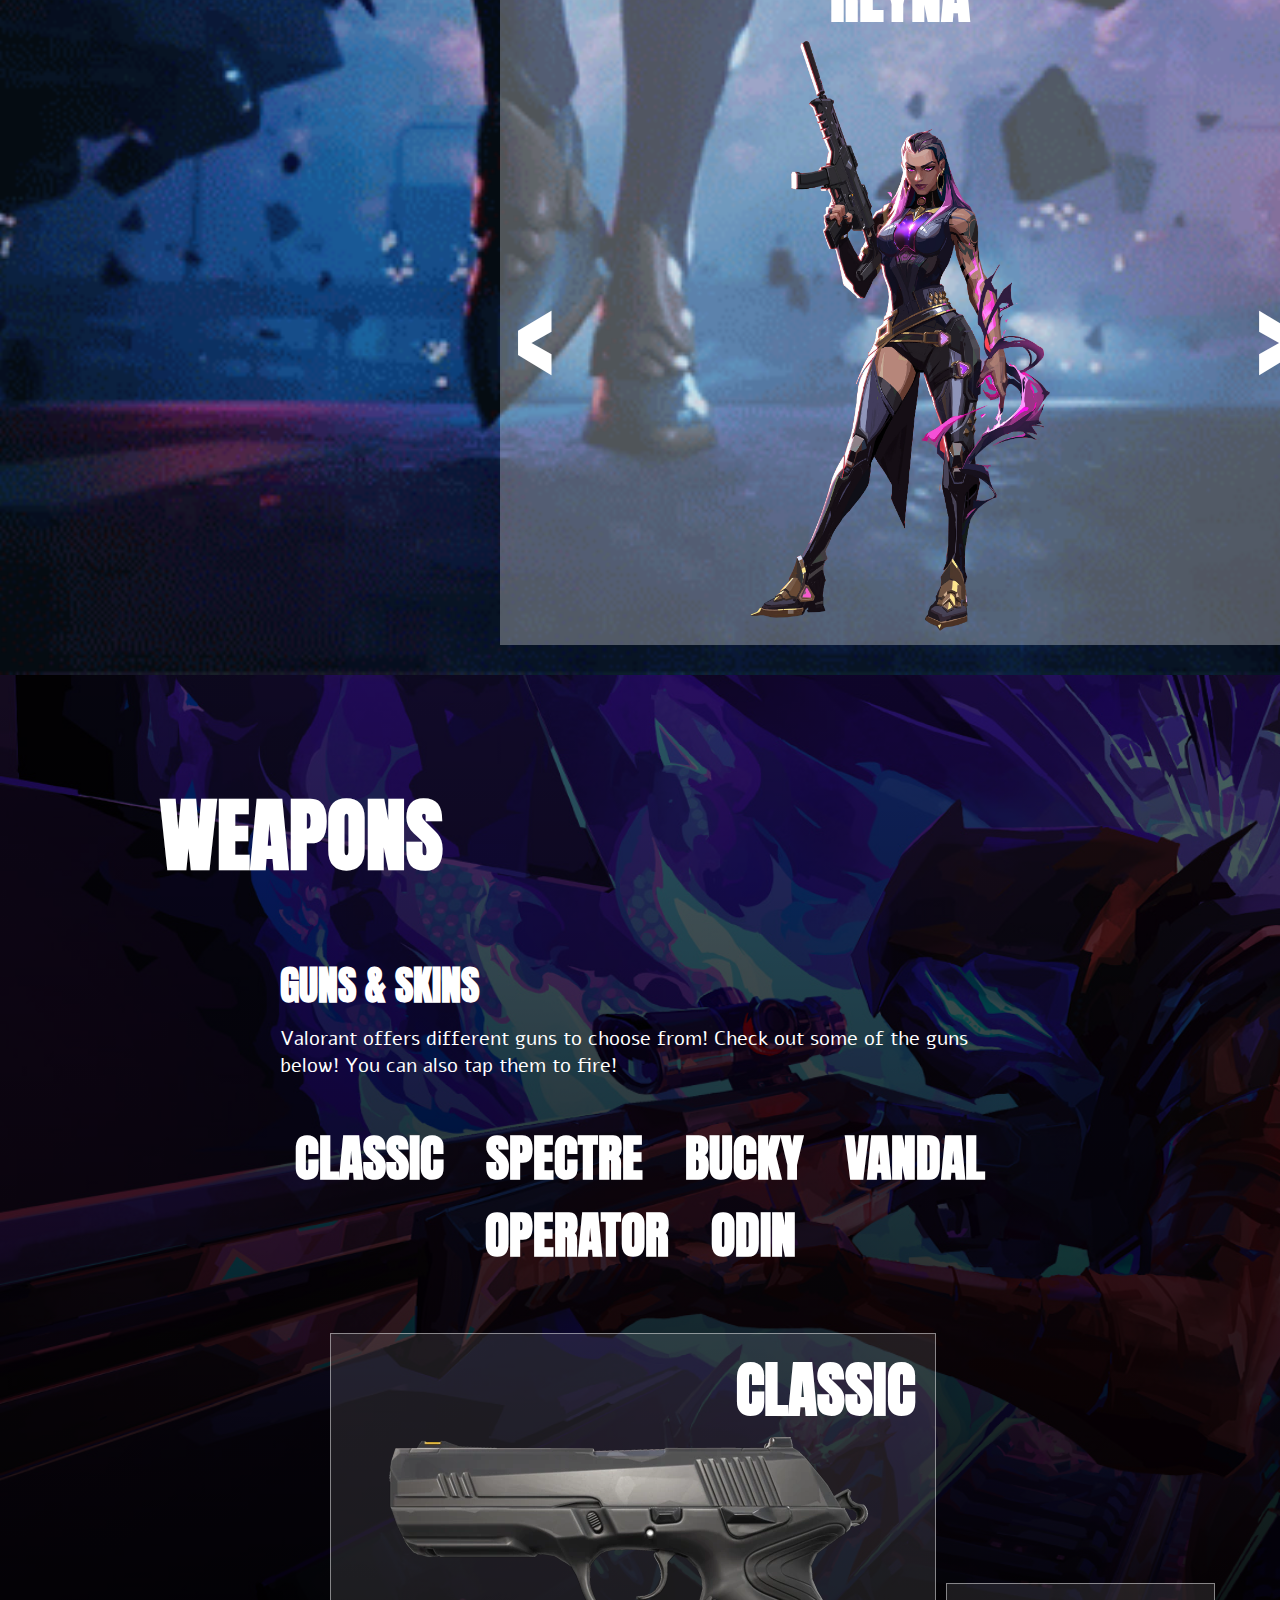
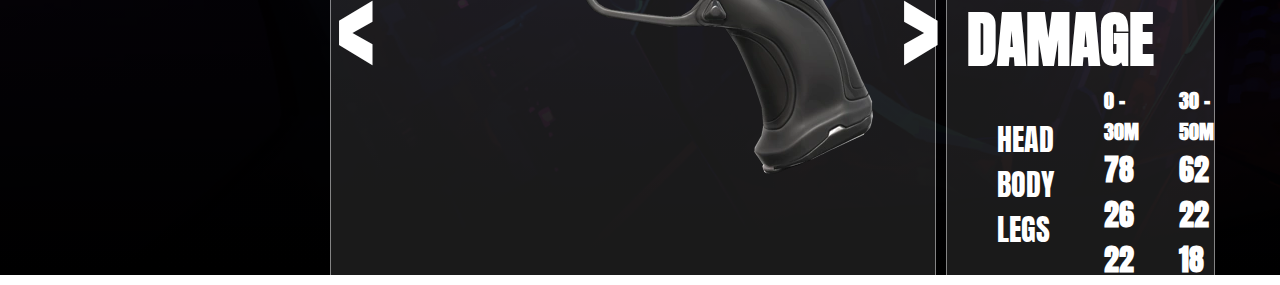
==== commit d975d4c5: "Add files via upload" ====
--- a/index.html
+++ b/index.html
@@ -20,35 +20,54 @@
         </nav>
         <section id="home">
             <h1>WE ARE<br>VALORANT</h1>
-            <button class="play">PLAY NOW</button>
+            <a href="https://playvalorant.com/en-sg/">
+                <button class="play">PLAY NOW</button>
+            </a>
         </section>
         <section id="overview">
             <h1>OVERVIEW</h1>
             <div class="wrapper">
                 <div id="text-wrapper">
-                    <p>Valorant is a free-to-play, first-person tactical shooter developed and published by Riot Games. Released in June 2020, it combines elements from traditional first-person shooters with unique abilities from its diverse roster of characters, called Agents.</p>
-                    <p><br>Gameplay:<br>&nbsp-Valorant is a 5v5 team-based game where players choose from a variety of Agents, each with unique abilities. </p>
-                    <p><br>Agents:<br>&nbsp-Each Agent has a distinct set of abilities, including one Ultimate ability that charges over time. These abilities allow players to create unique strategies and outplay opponents in various ways.</p>
-                    <p><br>Maps:<br>&nbsp-The game features a variety of maps, each with different layouts, strategic points, and environmental elements. Mastery of these maps is crucial to success.</p>
+                    <p>
+                        <span>Valorant</span> <span>is</span> <span>a</span> <span>free-to-play,</span> <span>first-person</span> <span>tactical</span> <span>shooter</span> <span>developed</span> <span>and</span> <span>published</span> <span>by</span> <span>Riot</span> <span>Games.</span> <span>Released</span> <span>in</span> <span>June</span> <span>2020,</span> <span>it</span> <span>combines</span> <span>elements</span> <span>from</span> <span>traditional</span> <span>first-person</span> <span>shooters</span> <span>with</span> <span>unique</span> <span>abilities</span> <span>from</span> <span>its</span> <span>diverse</span> <span>roster</span> <span>of</span> <span>characters,</span> <span>called</span> <span>Agents.</span>
+                    </p>
+                    <p>
+                        <br><span>Gameplay:</span><br>&nbsp<span>-Valorant</span> <span>is</span> <span>a</span> <span>5v5</span> <span>team-based</span> <span>game</span> <span>where</span> <span>players</span> <span>choose</span> <span>from</span> <span>a</span> <span>variety</span> <span>of</span> <span>Agents,</span> <span>each</span> <span>with</span> <span>unique</span> <span>abilities.</span>
+                    </p>
+                    <p>
+                        <br><span>Agents:</span><br>&nbsp<span>-Each</span> <span>Agent</span> <span>has</span> <span>a</span> <span>distinct</span> <span>set</span> <span>of</span> <span>abilities,</span> <span>including</span> <span>one</span> <span>Ultimate</span> <span>ability</span> <span>that</span> <span>charges</span> <span>over</span> <span>time.</span> <span>These</span> <span>abilities</span> <span>allow</span> <span>players</span> <span>to</span> <span>create</span> <span>unique</span> <span>strategies</span> <span>and</span> <span>outplay</span> <span>opponents</span> <span>in</span> <span>various</span> <span>ways.</span>
+                    </p>
+                    <p>
+                        <br><span>Maps:</span><br>&nbsp<span>-The</span> <span>game</span> <span>features</span> <span>a</span> <span>variety</span> <span>of</span> <span>maps,</span> <span>each</span> <span>with</span> <span>different</span> <span>layouts,</span> <span>strategic</span> <span>points,</span> <span>and</span> <span>environmental</span> <span>elements.</span> <span>Mastery</span> <span>of</span> <span>these</span> <span>maps</span> <span>is</span> <span>crucial</span> <span>to</span> <span>success.</span>
+                    </p>
                 </div>
                 <div id="img-wrapper">
                     <img src="img/img2.png">
                 </div>
             </div>
-        </section>
+        </section>              
         <section id="gameplay">
             <h1>GAMEPLAY</h1>
             <div class="wrapper">
                 <div id="swiper-container" class="swiper-container">
                     <div id="swiper-wrapper" class="swiper-wrapper">
                         <div class="swiper-slide">
-                            <img src="img/gameplay1.webp" alt="Gameplay 1">
+                            <img src="img/gameplay1.gif" alt="Gameplay 1">
                         </div>
                         <div class="swiper-slide">
-                            <img src="img/gameplay2.png" alt="Gameplay 2">
+                            <img src="img/gameplay2.gif" alt="Gameplay 2">
                         </div>
                         <div class="swiper-slide">
-                            <img src="img/gameplay3.jpg" alt="Gameplay 3">
+                            <img src="img/gameplay3.gif" alt="Gameplay 3">
+                        </div>
+                        <div class="swiper-slide">
+                            <img src="img/gameplay1.gif" alt="Gameplay 1">
+                        </div>
+                        <div class="swiper-slide">
+                            <img src="img/gameplay2.gif" alt="Gameplay 2">
+                        </div>
+                        <div class="swiper-slide">
+                            <img src="img/gameplay3.gif" alt="Gameplay 3">
                         </div>
                     </div>
                     <div class="swiper-button-next"></div>
@@ -56,14 +75,16 @@
                 </div>
                 <div id="text-wrapper">
                     <h2>Project A</h2>
-                    <p>Valorant is an online multiplayer first-person shooter game. Players play as one of the agents equipped with unique set of abilities. Different game modes exist for you to try such as: Unrated, Spike Rush, Swiftplay, Deathmatch, and more!</p>
+                    <p>
+                        <span>Valorant</span> <span>is</span> <span>an</span> <span>online</span> <span>multiplayer</span> <span>first-person</span> <span>shooter</span> <span>game.</span> <span>Players</span> <span>play</span> <span>as</span> <span>one</span> <span>of</span> <span>the</span> <span>agents</span> <span>equipped</span> <span>with</span> <span>unique</span> <span>set</span> <span>of</span> <span>abilities.</span> <span>Different</span> <span>game</span> <span>modes</span> <span>exist</span> <span>for</span> <span>you</span> <span>to</span> <span>try</span> <span>such</span> <span>as:</span> <span>Unrated,</span> <span>Spike</span> <span>Rush,</span> <span>Swiftplay,</span> <span>Deathmatch,</span> <span>and</span> <span>more!</span>
+                    </p>                    
                 </div>
             </div>
         </section>
         <section id="agents">
             <h1>AGENTS</h1>
             <div id="agents-wrapper">
-                <h3>CLASSIC</h3>
+                <h3>REYNA</h3>
                     <div id="swiper-wrapper">
                         <button>&lt;</button>
                             <img src="img/Reyna.png">
@@ -75,16 +96,21 @@
         <section id="weapons">
             <h1>WEAPONS</h1>
             <div class="wrapper">
+                <div id="text-wrapper">
+                    <h2>GUNS & SKINS</h2>
+                    <p>Valorant offers different guns to choose from! Check out some of the guns below! You can also tap them to fire!</p>
+                </div>
                 <div id="options-wrapper">
                     <ul>
-                        <li><button id="sidearms-btn">SIDEARMS</button></li>
-                        <li><button id="smgs-btn">SMGS</button></li>
-                        <li><button id="shotguns-btn">SHOTGUNS</button></li>
-                        <li><button id="rifles-btn">RIFLES</button></li>
-                        <li><button id="sniper-rifles-btn">SNIPER RIFLES</button></li>
-                        <li><button id="machine-guns-btn">MACHINE GUNS</button></li>
+                        <li><button id="sidearms-btn">CLASSIC</button></li>
+                        <li><button id="smgs-btn">SPECTRE</button></li>
+                        <li><button id="shotguns-btn">BUCKY</button></li>
+                        <li><button id="rifles-btn">VANDAL</button></li>
+                        <li><button id="sniper-rifles-btn">OPERATOR</button></li>
+                        <li><button id="machine-guns-btn">ODIN</button></li>
                     </ul>
                 </div>
+                <div id="main-wrapper">
                 <div id="weapons-wrapper">
                     <h3 id="weapon-title">CLASSIC</h3>
                     <div id="swiper-wrapper">
@@ -92,8 +118,34 @@
                         <div id="weapon-button">
                             <button><img id="weapon-img" src="img/classic.webp" alt="Weapon"></button>
                             <img id="new-weapon-img" src="img/gunshot.png" alt="New Weapon" style="display: none; position: absolute;" />
+                            <img id="weapon-img-firing" src="img/gunshot.png" alt="New Weapon" style="display: none; position: absolute;" />
                         </div>                        
                         <button id="next-btn">&gt;</button>
+                    </div>
+                </div>
+                <div id="damage-wrapper">
+                    <h3>DAMAGE</h3>
+                        <div id="details-wrapper">
+                            <div id="label-wrapper">
+                                <ul>
+                                    <li>HEAD</li>
+                                    <li>BODY</li>
+                                    <li>LEGS</li>
+                                </ul>
+                            </div>
+                            <div id="first-range-wrapper">
+                                <h5>0 - 30M</h5>
+                                <h4>78</h4>
+                                <h4>26</h4>
+                                <h4>22</h4>
+                            </div>
+                            <div id="second-range-wrapper">
+                                <h5>30 - 50M</h5>
+                                <h4>62</h4>
+                                <h4>22</h4>
+                                <h4>18</h4>
+                            </div>
+                        </div>
                     </div>
                 </div>
             </div>
--- a/styles.css
+++ b/styles.css
@@ -62,18 +62,28 @@
     background-position: center center;
     position: relative;
 }
-#home h1{
+#home h1 {
     font-family: 'Anton', sans-serif;
     padding-top: 450px;
     padding-left: 80px;
     color: white;
     font-size: 120px;
-    animation: animateIntro 1.5s;
-}
+    animation: 
+        animateIntro 1.5s forwards,
+        animateFloating 5s infinite;
+}
+
 @keyframes animateIntro {
-    0% {opacity:0; padding-left:210px;}
-    100% {opacity: 1; padding-left:80px}
-}
+    0% {opacity: 0; padding-left: 210px;}
+    100% {opacity: 1; padding-left: 80px;}
+}
+
+@keyframes animateFloating {
+    0% {padding-top: 450px;}
+    50% {padding-top: 470px;}
+    100% {padding-top: 450px;}
+}
+
 .play button{
     flex: right;
 }
@@ -98,10 +108,10 @@
     color: #1B1A21;
     border-color: #1B1A21;
 }
-#overview{
+#overview {
     height: 950px;
     width: 100%;
-    background-color: #1B1A21;
+    background: linear-gradient(rgba(0, 0, 0, 0.5), rgba(0, 0, 0, 1)), url('img/omen.gif');
     background-size: cover;
     background-repeat: no-repeat;
     background-position: center center;
@@ -143,8 +153,20 @@
     width: 100%;
     height: auto;
     mask-image:
-    linear-gradient(to right, rgba(0, 0, 0, 0) 0%, rgba(0, 0, 0, 1) 70%);
-}
+    linear-gradient(to right, rgba(0, 0, 0, 0) 0%, rgba(0, 0, 0, 1) 60%);
+}
+#overview #text-wrapper span {
+    display: inline-block;
+    color: white;
+    transition: transform 0.1s ease, color 0.1s ease;
+}
+
+#overview #text-wrapper span:hover {
+    color: #FF4655;
+    transform: translateY(-5px);
+}
+
+
 #gameplay{
     height: 950px;
     width: 100%;
@@ -161,6 +183,15 @@
     color: #1B1A21;
     font-size: 80px;
     animation: animateGameplayTitle 1.5s;
+}
+#gameplay #text-wrapper span {
+    display: inline-block;
+    transition: transform 0.1s ease, color 0.1s ease;
+}
+
+#gameplay #text-wrapper span:hover {
+    color: #FF4655;
+    transform: translateY(-5px);
 }
 #gameplay .wrapper{
     margin-top: 60px;
@@ -257,7 +288,7 @@
 #agents{
     height: 950px;
     width: 100%;
-    background-color: #1B1A21;
+    background-image: url('img/walking.gif');
     background-size: cover;
     background-repeat: no-repeat;
     background-position: center center;
@@ -280,7 +311,7 @@
     margin-left: 500px;
     margin-right: 500px;
     background-color: rgba(255, 255, 255, 0.3);
-    height: 625px;
+    height: 700px;
     width: 800px;
     display: flex;
     flex-direction: column;
@@ -316,14 +347,14 @@
 }
 #agents #agents-wrapper #swiper-wrapper img{
     width: 300px;
-    height: 500px;
+    height: 590px;
     padding-left: 200px;
     padding-right: 200px;
 }
 #weapons{
-    height: 950px;
-    width: 100%;
-    background-color: #FF4655;
+    height: 1200px;
+    width: 100%;
+    background: linear-gradient(rgba(0, 0, 0, 0.6), rgba(0, 0, 0, 1)), url('img/omen1.jpg');
     background-size: cover;
     background-repeat: no-repeat;
     background-position: center center;
@@ -341,42 +372,67 @@
     margin-top: 60px;
     margin-left: 270px;
     margin-right: 270px;
-    display: flex;
-}
-#weapons ul {
-    list-style: none;
-    margin: 0;
-    padding: 0;
-}
-#weapons ul li {
-    margin-left: 30px;
-}
-#weapons ul li button {
+}
+#weapons .wrapper #main-wrapper{
+    display: flex;
+    padding-top: 60px;
+}
+#weapons .wrapper #text-wrapper h2{
+    color: white;
+    margin: 10px;
+    font-family: 'Anton', sans-serif;
+    font-size: 40px;
+}
+#weapons .wrapper #text-wrapper p{
+    color: white;
+    margin: 10px;
+    font-family: 'Alef', sans-serif;
+    font-size: 20px;
+}
+#options-wrapper{
+    margin-top: 40px;
+}
+#weapons #options-wrapper ul {
+    list-style: none;
+    margin: 0;
+    padding: 0;
+    display: flex;
+    flex-wrap: wrap;
+    justify-content: center;
+}
+#weapons #options-wrapper ul li {
+    margin: 0 15px;
+}
+#weapons #options-wrapper ul li button {
     text-decoration: none;
     color: #1B1A21;
     font-family: 'Anton', sans-serif;
-    font-size: 60px;
+    font-size: 50px;
     cursor: pointer;
     transition: color 0.3s ease;
-}
-#weapons ul li button {
     background: none;
     border: none;
-    color: #1B1A21;
     font-weight: bold;
 }
-#weapons ul li button:hover {
-    color: white;
+#weapons #options-wrapper ul li button {
+    background: none;
+    border: none;
+    color: white;
+    font-weight: bold;
+}
+#weapons #options-wrapper ul li button:hover {
+    color: #FF4655;
 }
 #weapons #weapons-wrapper{
     margin-left: 60px;
-    background-color: rgba(255, 255, 255, 0.3);
+    background-color: rgba(255, 255, 255, 0.1);
     height: 550px;
     width: 800px;
     display: flex;
     flex-direction: column;
     justify-content: flex-start; 
     align-items: center;
+    border: 0.2px #ffffff77 solid;
 }
 #weapons #weapons-wrapper h3{
     font-family: 'Anton', sans-serif;
@@ -392,7 +448,7 @@
 #weapons #weapons-wrapper #swiper-wrapper button {
     text-decoration: none;
     width: 40px;
-    color: #1B1A21;
+    color: white;
     font-family: 'Anton', sans-serif;
     font-size: 120px;
     cursor: pointer;
@@ -401,23 +457,33 @@
     border: none;
 }
 #weapons #weapons-wrapper #swiper-wrapper #weapon-button {
-    position: relative; /* Ensure that the new image is positioned relative to this container */
+    position: relative;
 }
 #weapons #weapons-wrapper #swiper-wrapper #weapon-button button {
     width: auto;
-    color: #1B1A21;
+    color: #ffffff;
     cursor: pointer;
     transition: color 0.3s ease;
     background: none;
 }
 #weapons #weapons-wrapper #swiper-wrapper button:hover {
-    color: white;
+    color: #FF4655;
 }
 
 /* Weapon image rotation animation */
 #weapons #weapons-wrapper #swiper-wrapper #weapon-button #weapon-img {
     transition: transform 0.3s; /* Smooth transition for rotation */
     position: relative;
+}
+#weapons #weapons-wrapper #swiper-wrapper #weapon-button #weapon-img-firing {
+    animation: firingAnimation 0.2s infinite; /* Animation for a blinking effect */
+    transform: rotate(10deg); /* Example: Slightly enlarge the image */
+}
+
+@keyframes firingAnimation {
+    0% { opacity: 1; }
+    50% { opacity: 0.5; }
+    100% { opacity: 1; }
 }
 
 #weapons #weapons-wrapper #swiper-wrapper #weapon-button #weapon-img.rotate {
@@ -431,4 +497,74 @@
     top: -40px; /* Align top with the first image */
     left: -160px; /* Positioned left of the weapon image (adjust based on size of both images) */
     display: none; /* Initially hidden */
-}+}
+#weapons #damage-wrapper{
+    margin-left: 10px;
+    background-color: rgba(255, 255, 255, 0.1);
+    height: 300px;
+    width: 400px;
+    border: 0.2px #ffffff77 solid;
+    margin-top: 250px;
+}
+#weapons #damage-wrapper h3{
+    font-family: 'Anton', sans-serif;
+    font-size: 60px;
+    color: white;
+    margin-left: 20px;
+    margin-right: 20px;
+    margin-top: 10px;
+}
+#weapons #damage-wrapper #details-wrapper{
+    display: flex;
+}
+#weapons #damage-wrapper #details-wrapper #first-range-wrapper h4 {
+    list-style: none;
+    margin: 0;
+    padding: 0;
+    color: white;
+    font-family: 'Anton', sans-serif;
+    font-size: 30px;
+    margin-left: 40px;
+}
+#weapons #damage-wrapper #details-wrapper #first-range-wrapper h5 {
+    list-style: none;
+    margin: 0;
+    padding: 0;
+    color: white;
+    font-family: 'Anton', sans-serif;
+    font-size: 20px;
+    margin-left: 40px;
+}
+#weapons #damage-wrapper #details-wrapper #second-range-wrapper h4 {
+    list-style: none;
+    margin: 0;
+    padding: 0;
+    color: white;
+    font-family: 'Anton', sans-serif;
+    font-size: 30px;
+    margin-left: 40px;
+}
+#weapons #damage-wrapper #details-wrapper #second-range-wrapper h5 {
+    list-style: none;
+    margin: 0;
+    padding: 0;
+    color: white;
+    font-family: 'Anton', sans-serif;
+    font-size: 20px;
+    margin-left: 40px;
+}
+#weapons #damage-wrapper #details-wrapper #label-wrapper {
+    width: auto;
+    margin-top: 27px;
+    padding: 5px 10px;
+    display: inline-block;
+}
+#weapons #damage-wrapper #details-wrapper #label-wrapper ul {
+    list-style: none;
+    margin: 0;
+    padding: 0;
+    color: white;
+    font-family: 'Anton', sans-serif;
+    font-size: 30px;
+    margin-left: 40px;
+}
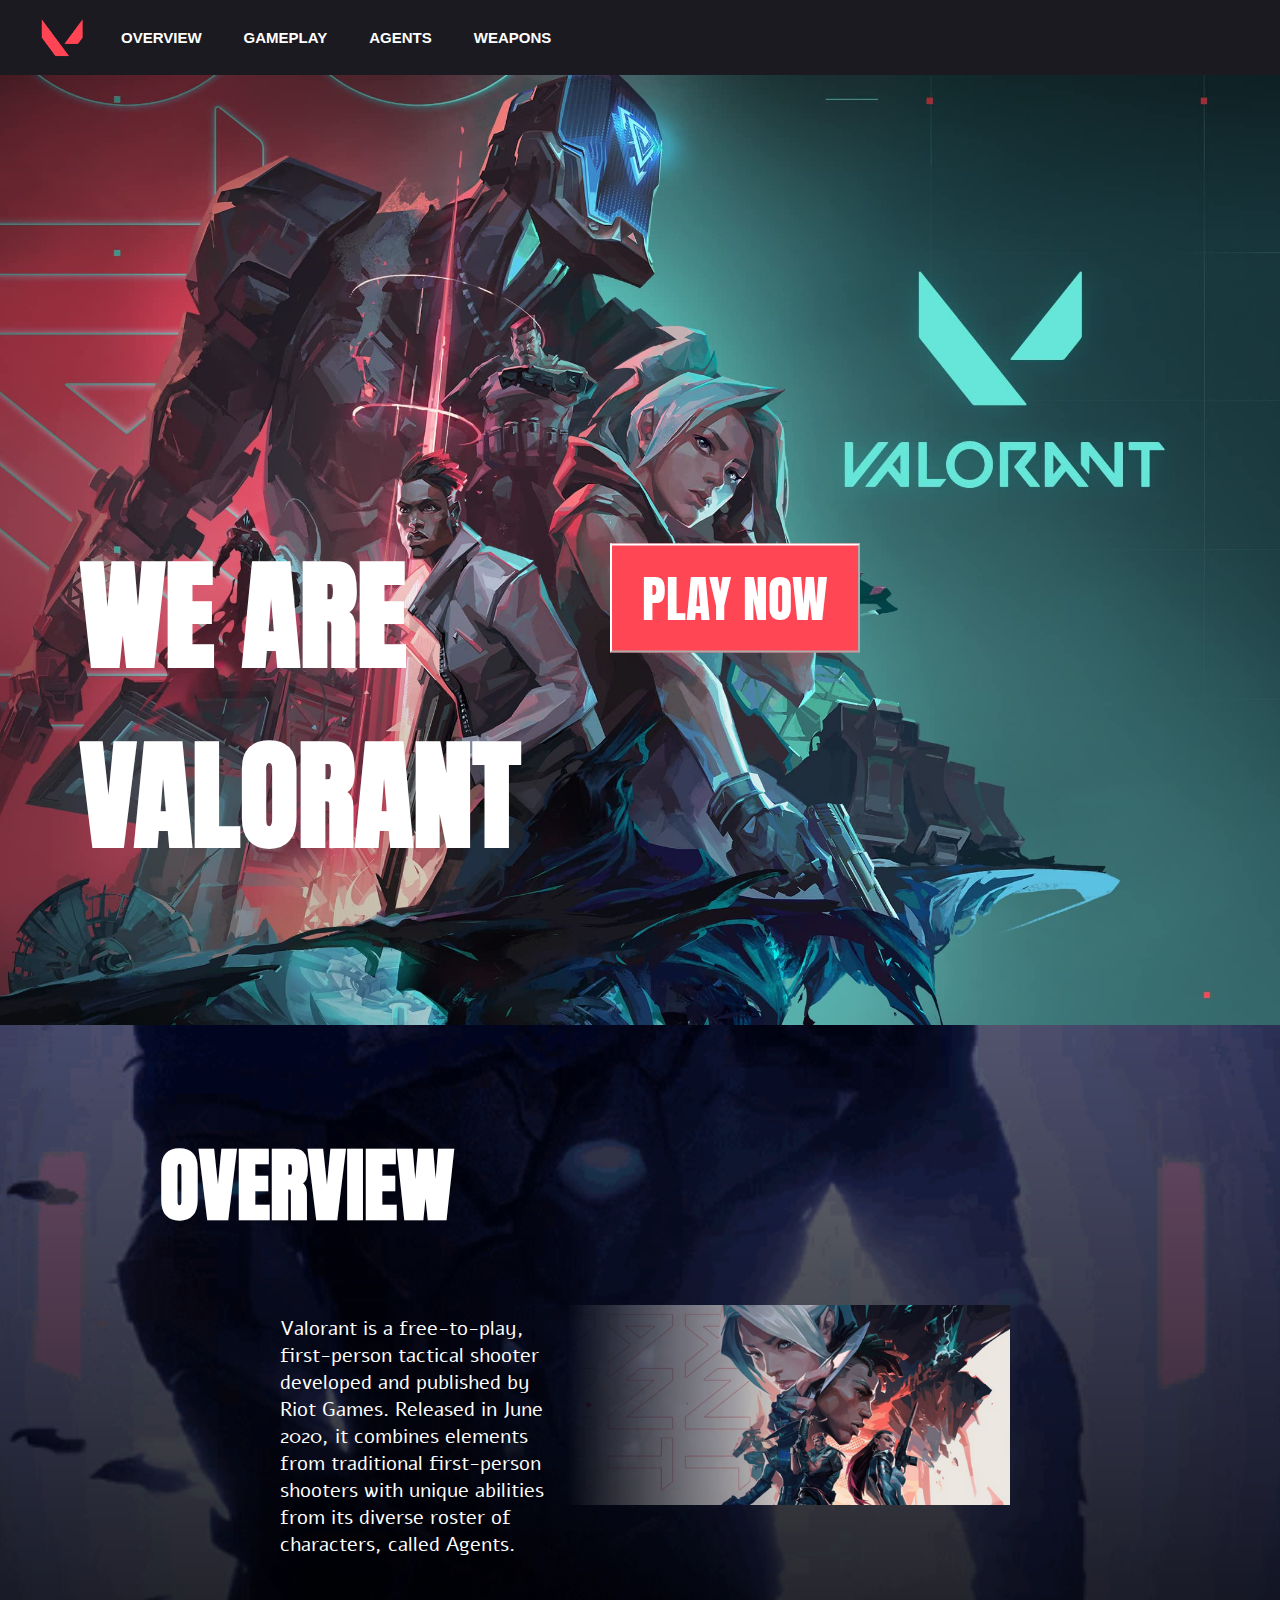
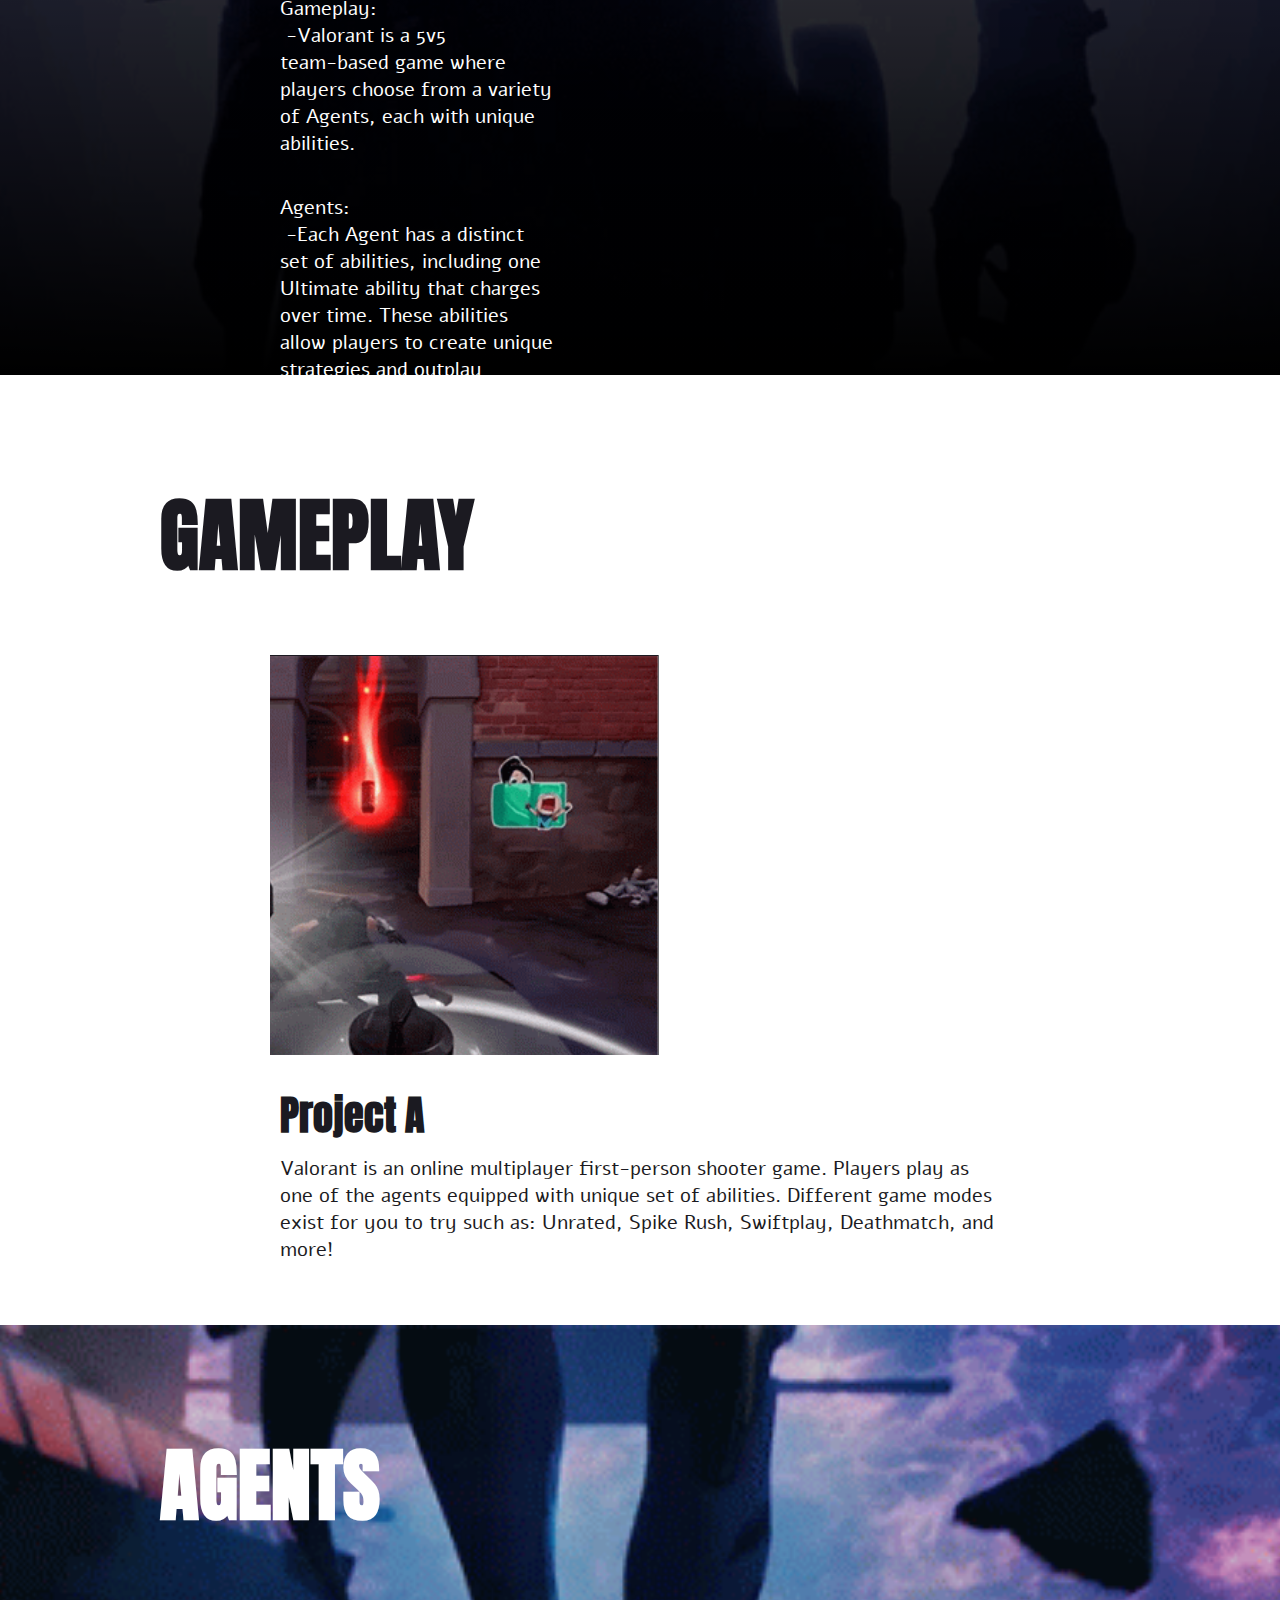
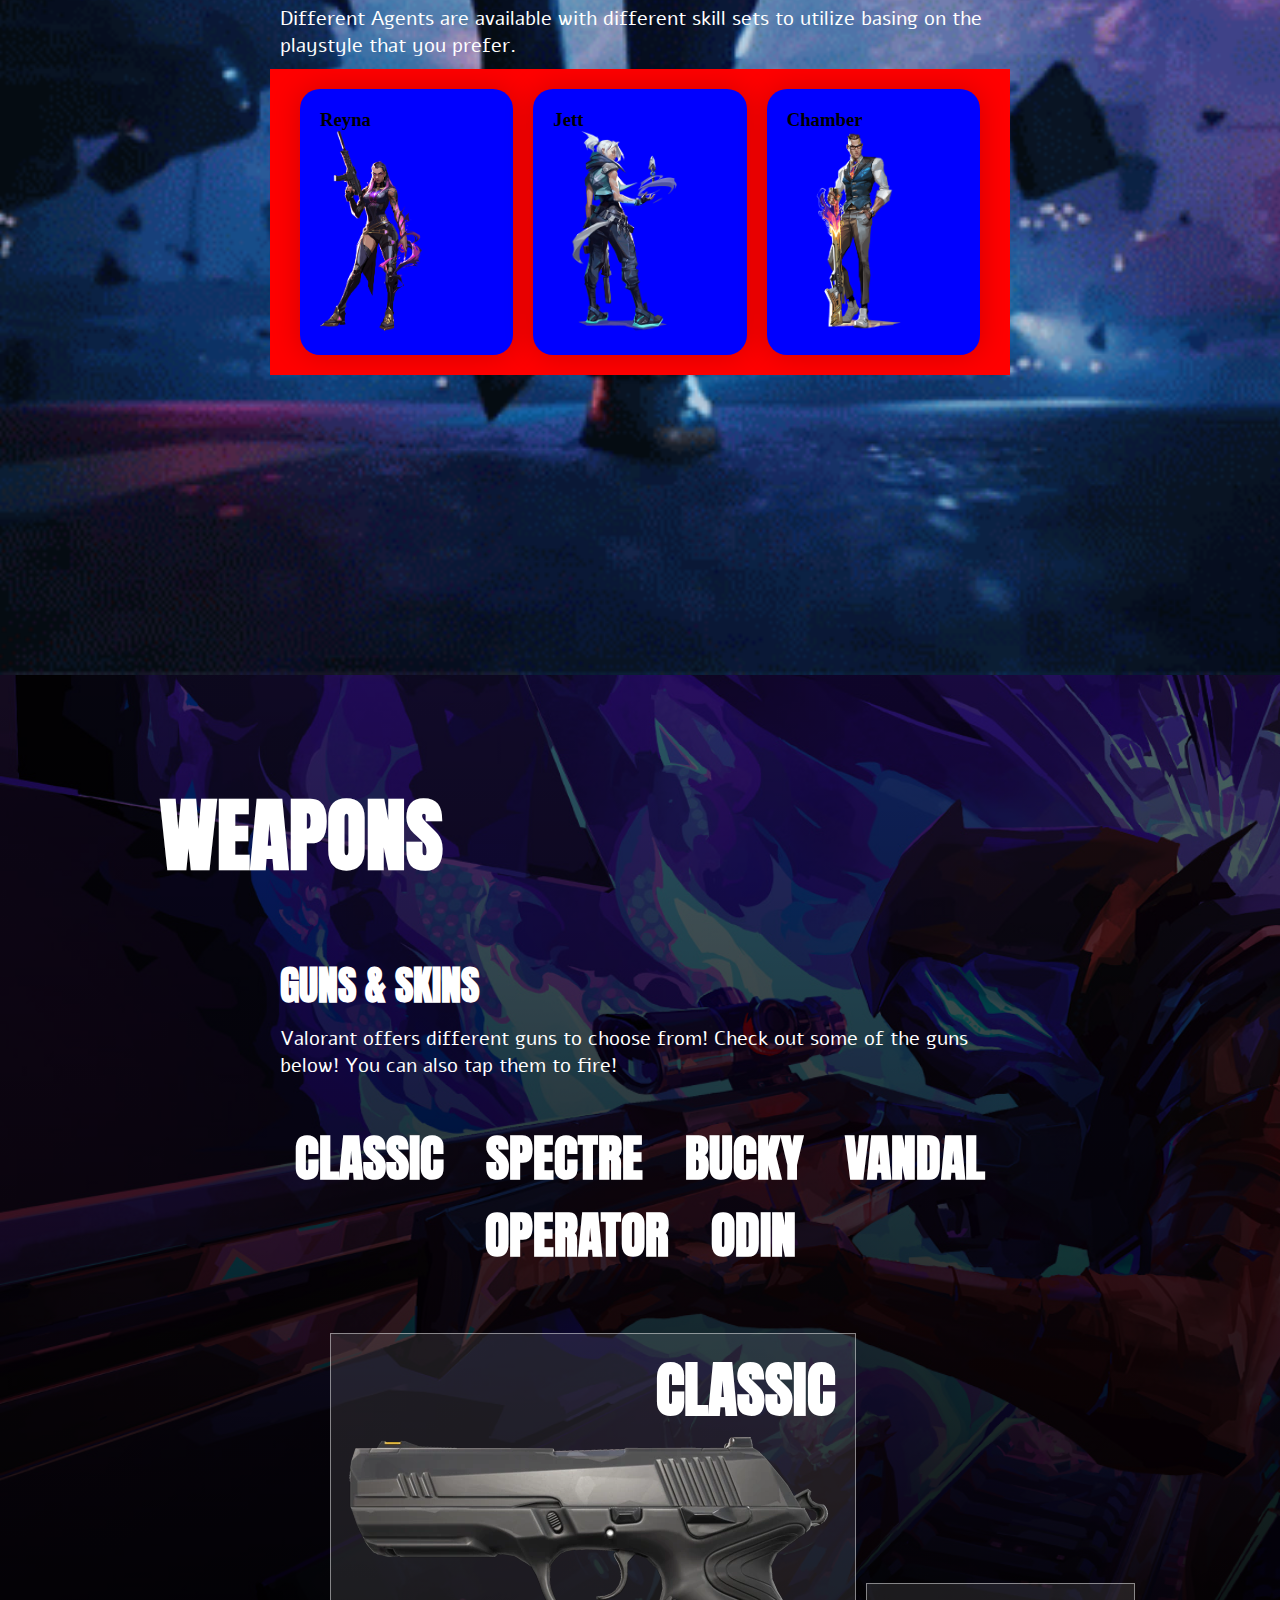
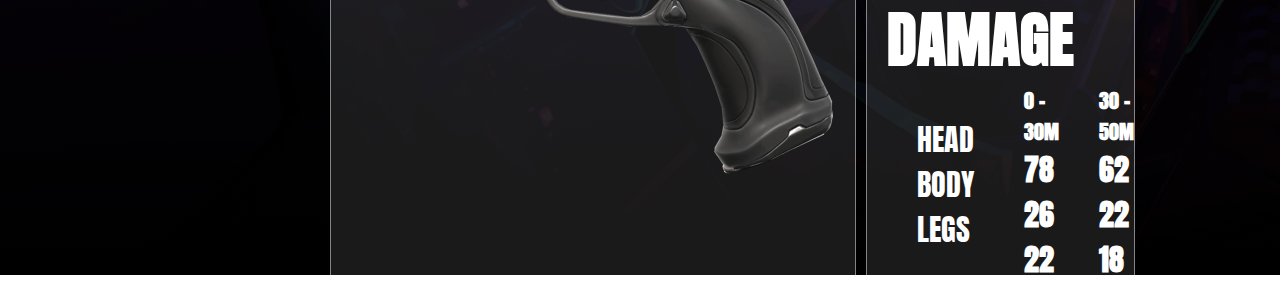
==== commit 367e120b: "Add files via upload" ====
--- a/index.html
+++ b/index.html
@@ -83,12 +83,28 @@
         </section>
         <section id="agents">
             <h1>AGENTS</h1>
-            <div id="agents-wrapper">
-                <h3>REYNA</h3>
-                    <div id="swiper-wrapper">
-                        <button>&lt;</button>
+            <div class="wrapper">
+                <div id="text-wrapper">
+                    <p>Different Agents are available with different skill sets to utilize basing on the playstyle that you prefer.</p>
+                </div>
+                <div id="cards-wrapper">
+                    <div id="card_agent">
+                        <div id="container">
+                            <h3>Reyna</h3>
                             <img src="img/Reyna.png">
-                        <button>&gt;</button>
+                        </div>
+                    </div>
+                    <div id="card_agent">
+                        <div id="container">
+                            <h3>Jett</h3>
+                            <img src="img/Jett_Artwork2.webp">
+                        </div>
+                    </div>
+                    <div id="card_agent">
+                        <div id="container">
+                            <h3>Chamber</h3>
+                            <img src="img/Chamber.png">
+                        </div>
                     </div>
                 </div>
             </div>
@@ -114,13 +130,11 @@
                 <div id="weapons-wrapper">
                     <h3 id="weapon-title">CLASSIC</h3>
                     <div id="swiper-wrapper">
-                        <button id="prev-btn">&lt;</button>
                         <div id="weapon-button">
                             <button><img id="weapon-img" src="img/classic.webp" alt="Weapon"></button>
                             <img id="new-weapon-img" src="img/gunshot.png" alt="New Weapon" style="display: none; position: absolute;" />
                             <img id="weapon-img-firing" src="img/gunshot.png" alt="New Weapon" style="display: none; position: absolute;" />
-                        </div>                        
-                        <button id="next-btn">&gt;</button>
+                        </div>
                     </div>
                 </div>
                 <div id="damage-wrapper">
--- a/styles.css
+++ b/styles.css
@@ -307,50 +307,40 @@
     margin-left: 270px;
     margin-right: 270px;
 }
-#agents #agents-wrapper{
-    margin-left: 500px;
-    margin-right: 500px;
-    background-color: rgba(255, 255, 255, 0.3);
-    height: 700px;
-    width: 800px;
-    display: flex;
-    flex-direction: column;
-    justify-content: flex-start; 
-    align-items: center;
-}
-#agents #agents-wrapper h3{
-    font-family: 'Anton', sans-serif;
-    font-size: 60px;
-    color: white;
-    margin-left: 20px;
-    margin-right: 20px;
-    margin-top: 5px;
-}
-#agents #agents-wrapper #swiper-wrapper{
-    display: flex;
-}
-#agents #agents-wrapper #swiper-wrapper button {
-    text-decoration: none;
-    margin-left: auto;
-    margin-right: auto;
-    width: 40px;
-    color: white;
-    font-family: 'Anton', sans-serif;
-    font-size: 120px;
-    cursor: pointer;
-    transition: color 0.3s ease;
-    background: none;
-    border: none;
-}
-#agents #agents-wrapper #swiper-wrapper button:hover {
-    color:#1B1A21
-}
-#agents #agents-wrapper #swiper-wrapper img{
-    width: 300px;
-    height: 590px;
-    padding-left: 200px;
-    padding-right: 200px;
-}
+#agents .wrapper #text-wrapper{
+    color: white;
+    margin: 10px;
+    font-family: 'Alef', sans-serif;
+    font-size: 20px;
+}
+#agents .wrapper #cards-wrapper {
+    padding: 20px;
+    background-color: red;
+    display: flex;
+    justify-content: center;
+}
+
+#agents .wrapper #cards-wrapper #card_agent{
+    width: 350px;
+    background-color: blue;
+    border-radius: 20px;
+    box-shadow: 0 0 30px rgba(0, 0, 0, 0.18);
+    margin-left: 10px;
+    margin-right: 10px;
+}
+#agents .wrapper #cards-wrapper #card_agent #container{
+    padding: 20px;
+}
+#agents .wrapper #cards-wrapper #card_agent #container img{
+    height: 200px;
+}
+
+
+
+
+
+
+
 #weapons{
     height: 1200px;
     width: 100%;
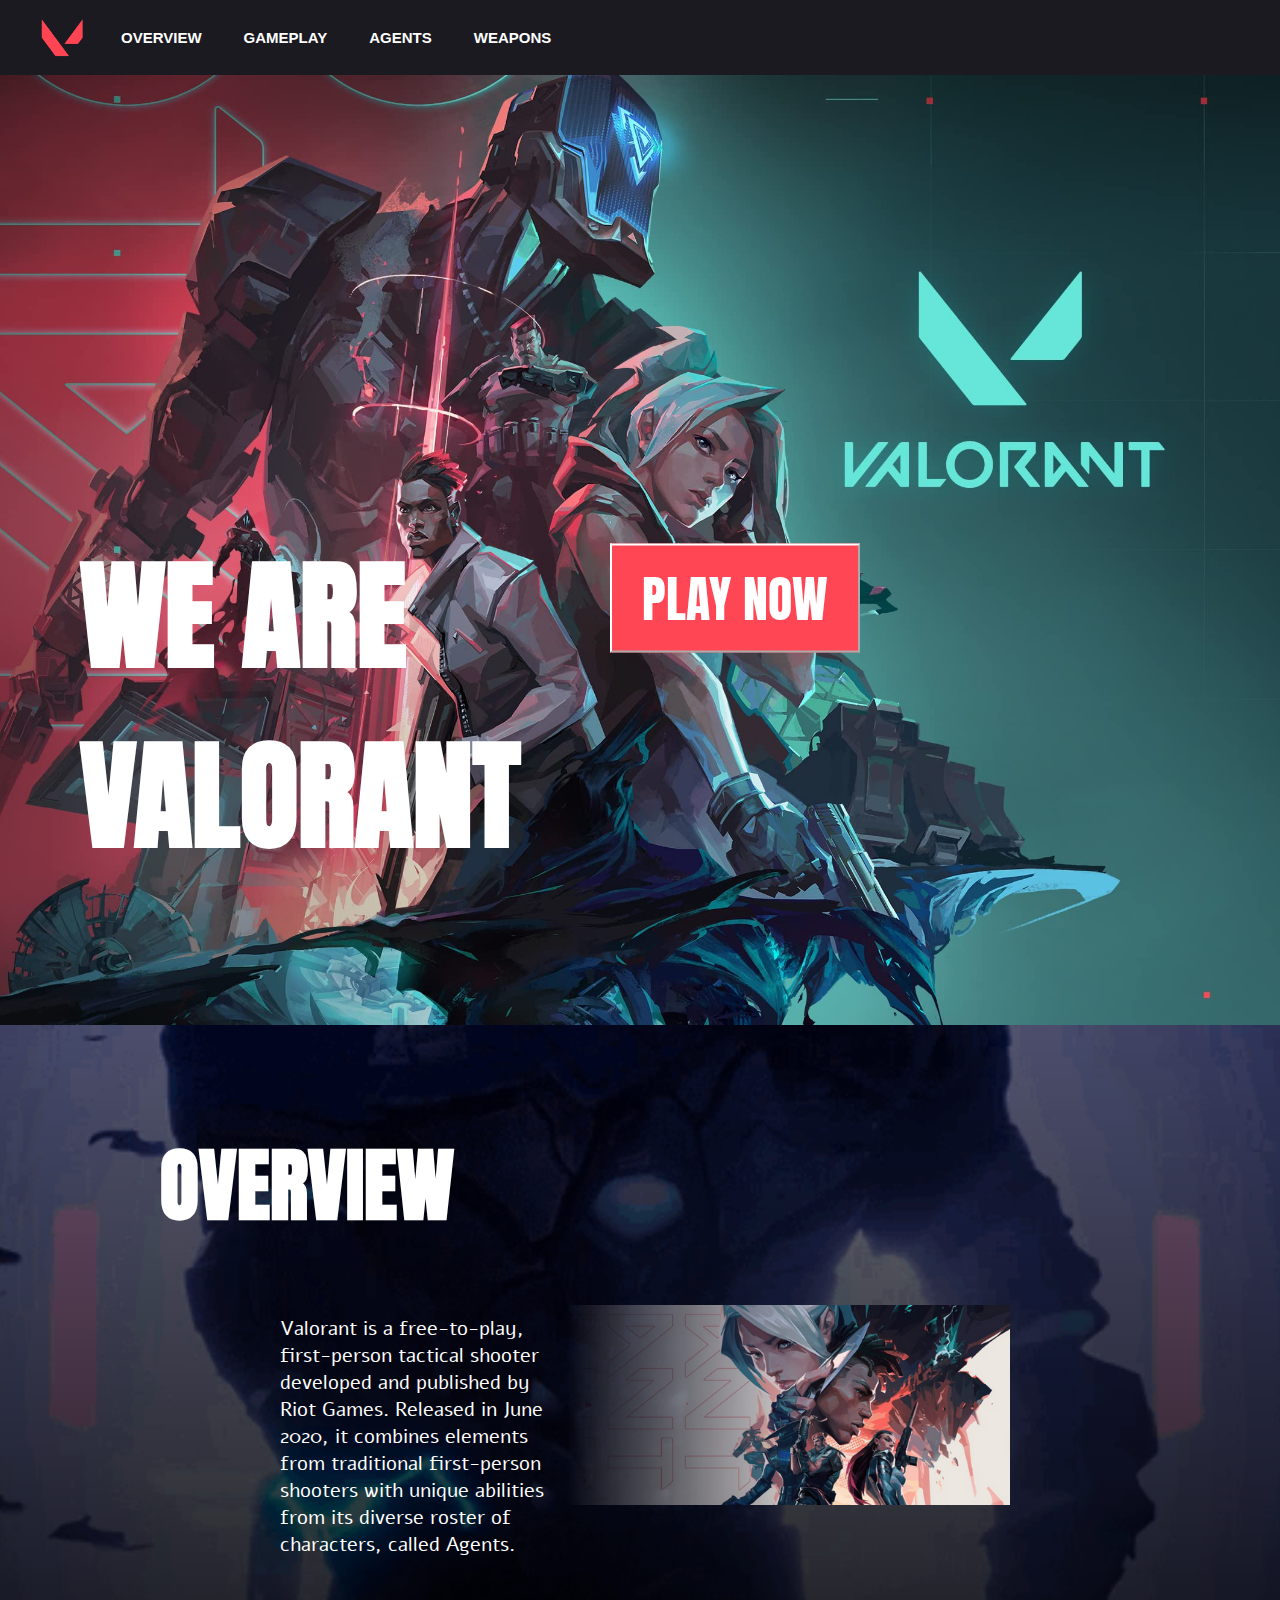
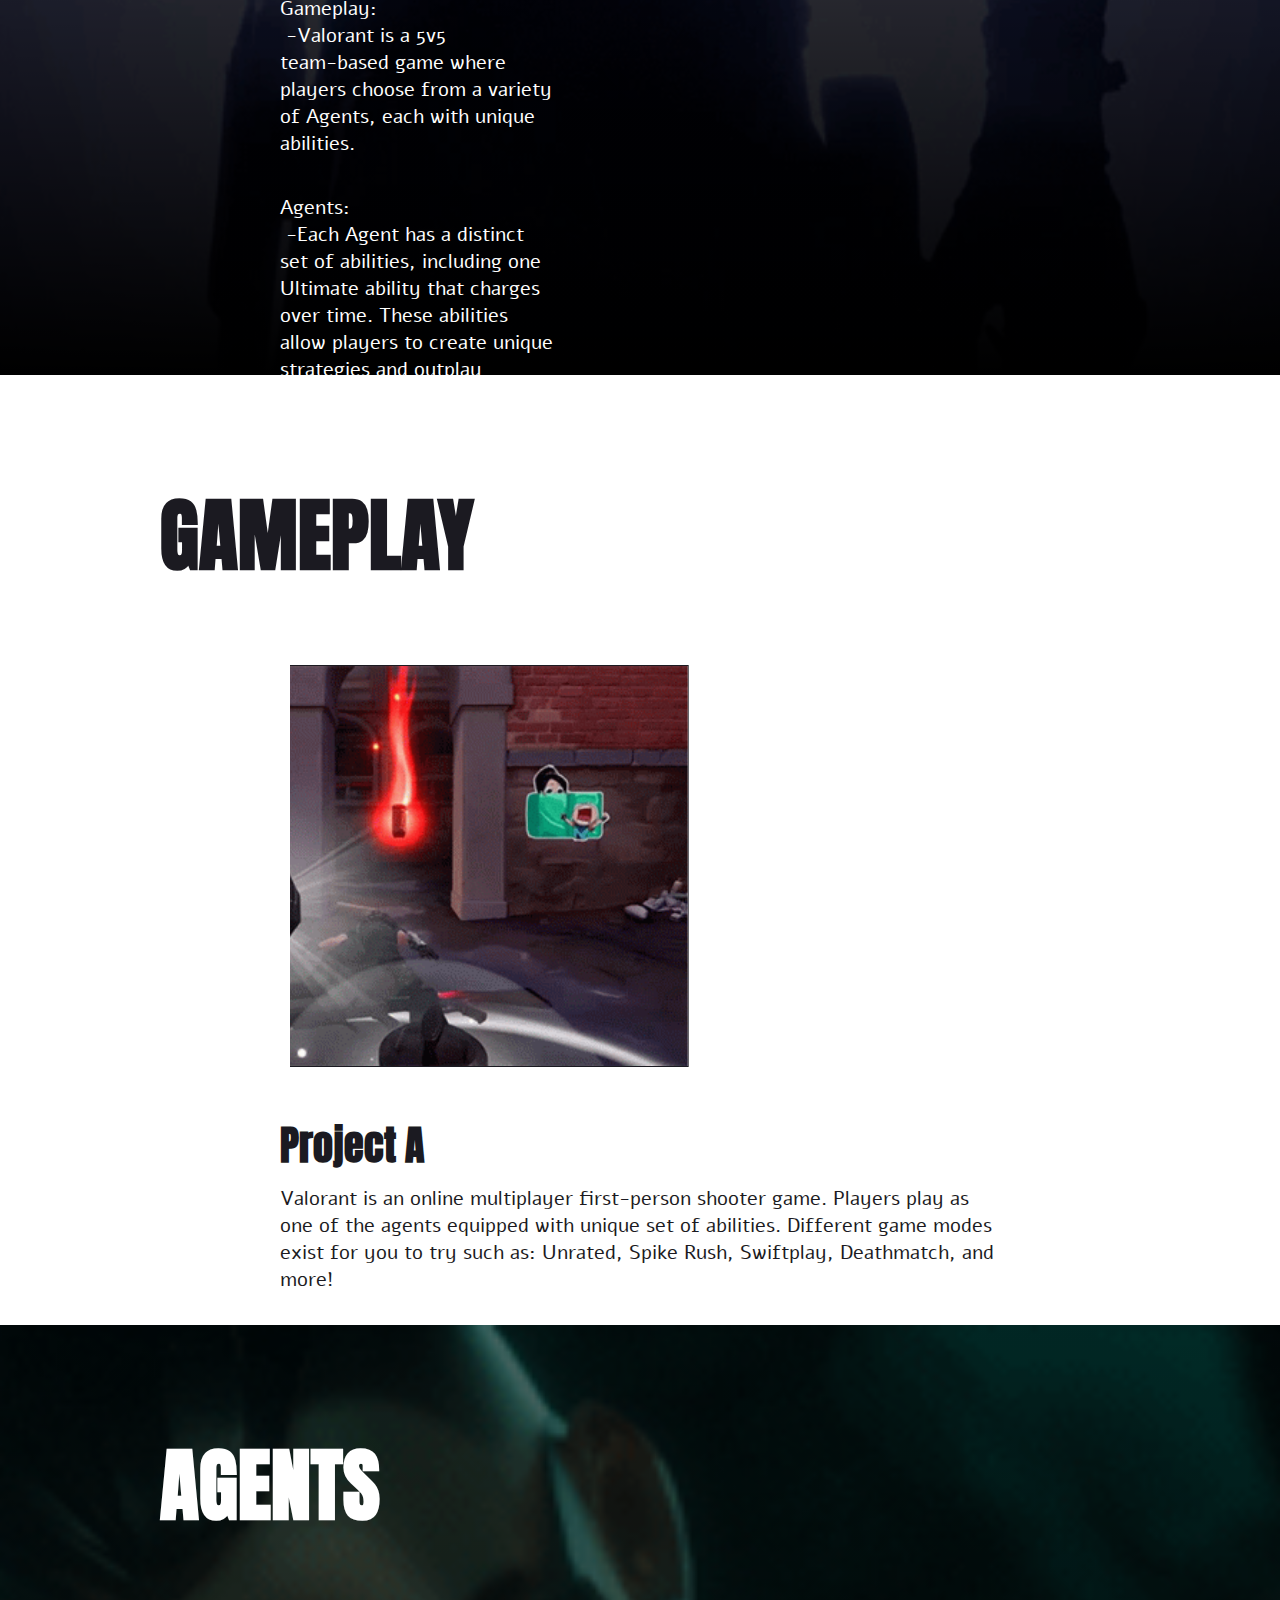
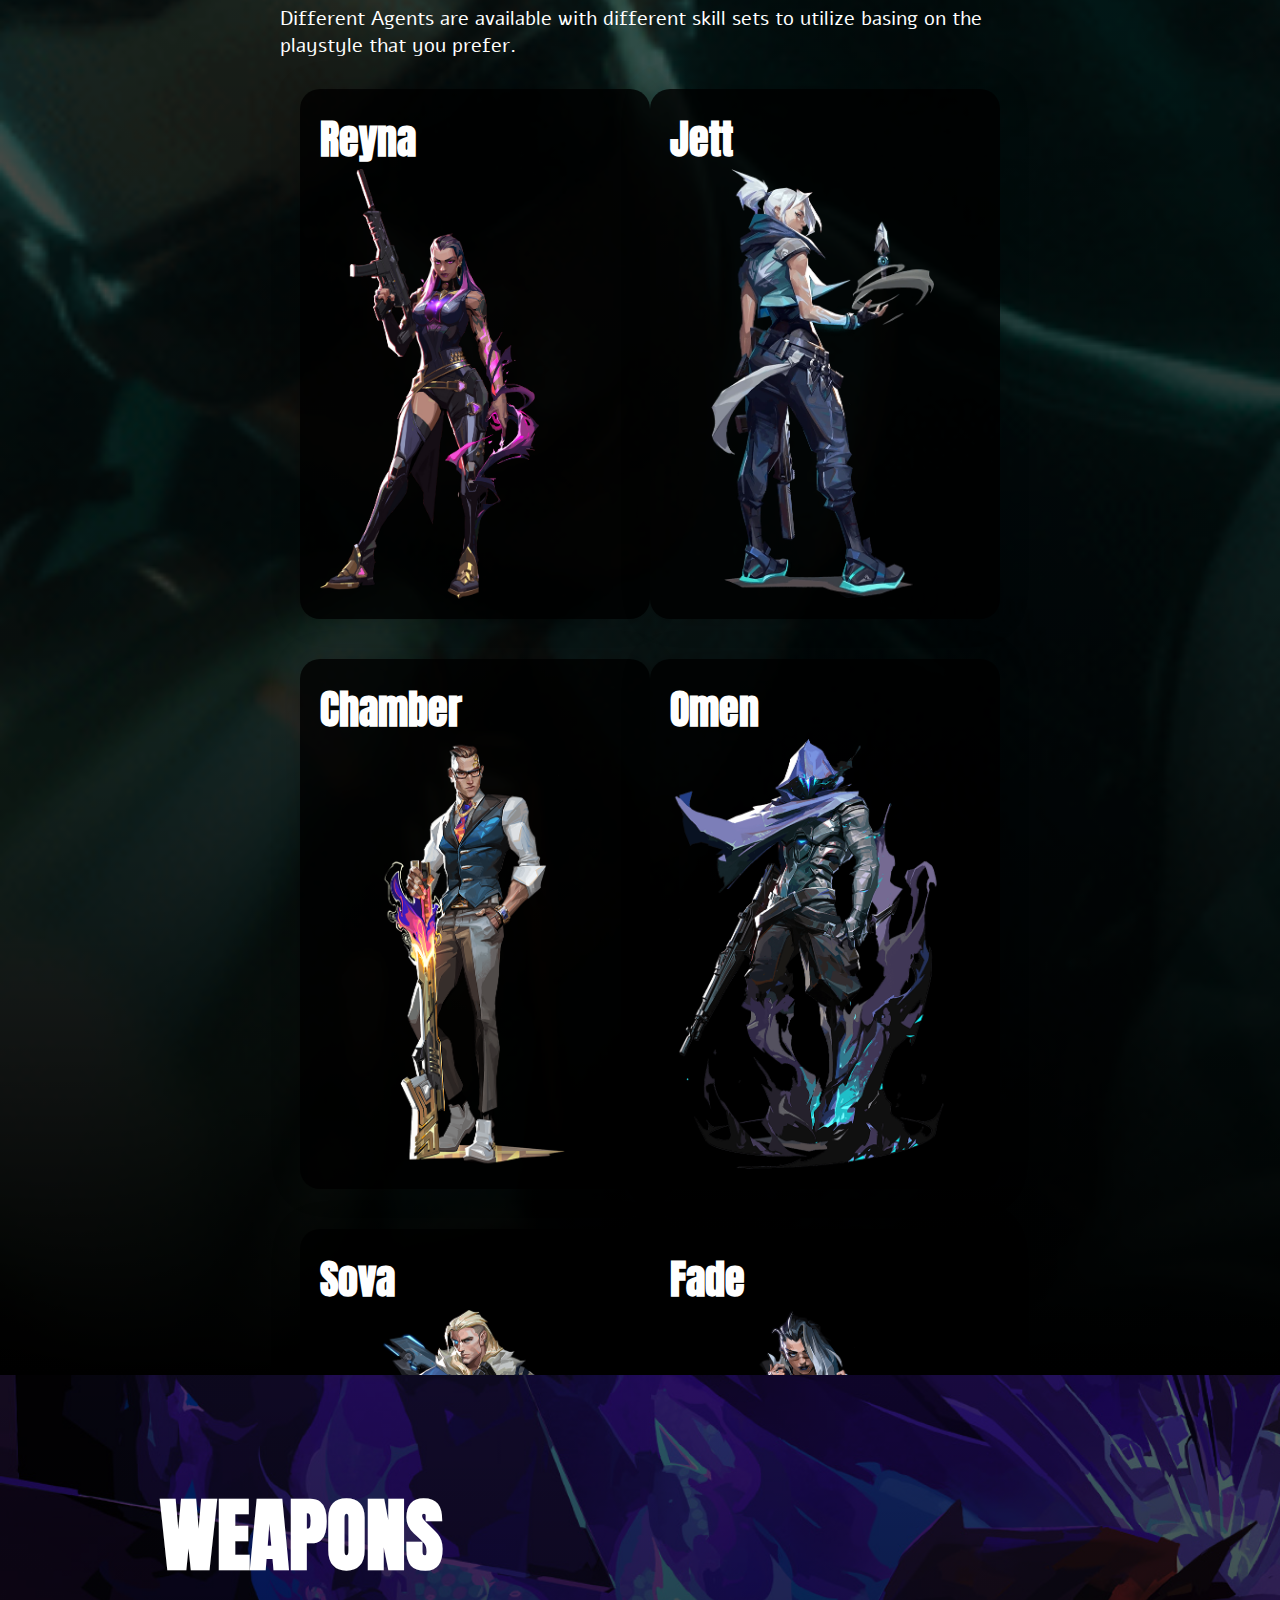
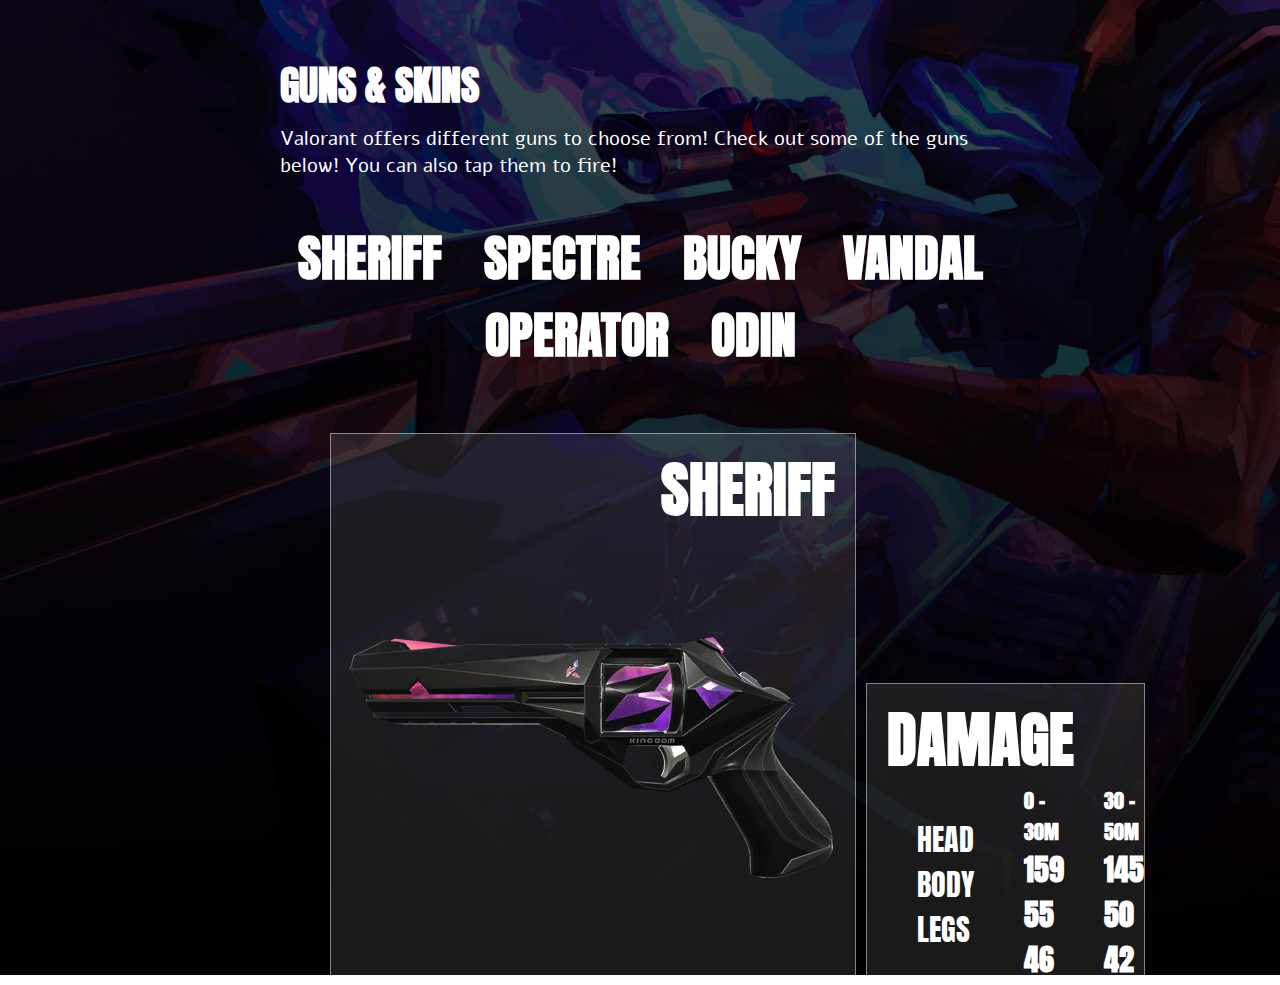
==== commit cf6fd7f0: "Add files via upload" ====
--- a/index.html
+++ b/index.html
@@ -106,6 +106,24 @@
                             <img src="img/Chamber.png">
                         </div>
                     </div>
+                    <div id="card_agent">
+                        <div id="container">
+                            <h3>Omen</h3>
+                            <img src="img/Omen1.png">
+                        </div>
+                    </div>
+                    <div id="card_agent">
+                        <div id="container">
+                            <h3>Sova</h3>
+                            <img src="img/Sova.png">
+                        </div>
+                    </div>
+                    <div id="card_agent">
+                        <div id="container">
+                            <h3>Fade</h3>
+                            <img src="img/Fade.png">
+                        </div>
+                    </div>
                 </div>
             </div>
         </section>
@@ -118,7 +136,7 @@
                 </div>
                 <div id="options-wrapper">
                     <ul>
-                        <li><button id="sidearms-btn">CLASSIC</button></li>
+                        <li><button id="sidearms-btn">SHERIFF</button></li>
                         <li><button id="smgs-btn">SPECTRE</button></li>
                         <li><button id="shotguns-btn">BUCKY</button></li>
                         <li><button id="rifles-btn">VANDAL</button></li>
--- a/styles.css
+++ b/styles.css
@@ -286,9 +286,9 @@
     font-size: 20px;
 }
 #agents{
-    height: 950px;
-    width: 100%;
-    background-image: url('img/walking.gif');
+    height: 1650px;
+    width: 100%;
+    background: linear-gradient(rgba(0, 0, 0, 0.6), rgba(0, 0, 0, 1)), url('img/chamberbg.gif');
     background-size: cover;
     background-repeat: no-repeat;
     background-position: center center;
@@ -315,24 +315,31 @@
 }
 #agents .wrapper #cards-wrapper {
     padding: 20px;
-    background-color: red;
-    display: flex;
-    justify-content: center;
+    display: grid;
+    grid-template-columns: repeat(auto-fill, minmax(350px, 1fr));
 }
 
 #agents .wrapper #cards-wrapper #card_agent{
     width: 350px;
-    background-color: blue;
+    height: 530px;
+    background-color: rgba(0, 0, 0, 0.815);
     border-radius: 20px;
     box-shadow: 0 0 30px rgba(0, 0, 0, 0.18);
     margin-left: 10px;
     margin-right: 10px;
+    margin-bottom: 40px;
 }
 #agents .wrapper #cards-wrapper #card_agent #container{
     padding: 20px;
 }
+#agents .wrapper #cards-wrapper #card_agent #container h3{
+    color: white;
+    font-size: 40px;
+    font-family: 'Anton', sans-serif;
+}
 #agents .wrapper #cards-wrapper #card_agent #container img{
-    height: 200px;
+    height: 430px;
+    margin: auto;
 }
 
 
@@ -434,6 +441,7 @@
 }
 #weapons #weapons-wrapper #swiper-wrapper{
     display: flex;
+    margin-top: 100px;
 }
 #weapons #weapons-wrapper #swiper-wrapper button {
     text-decoration: none;
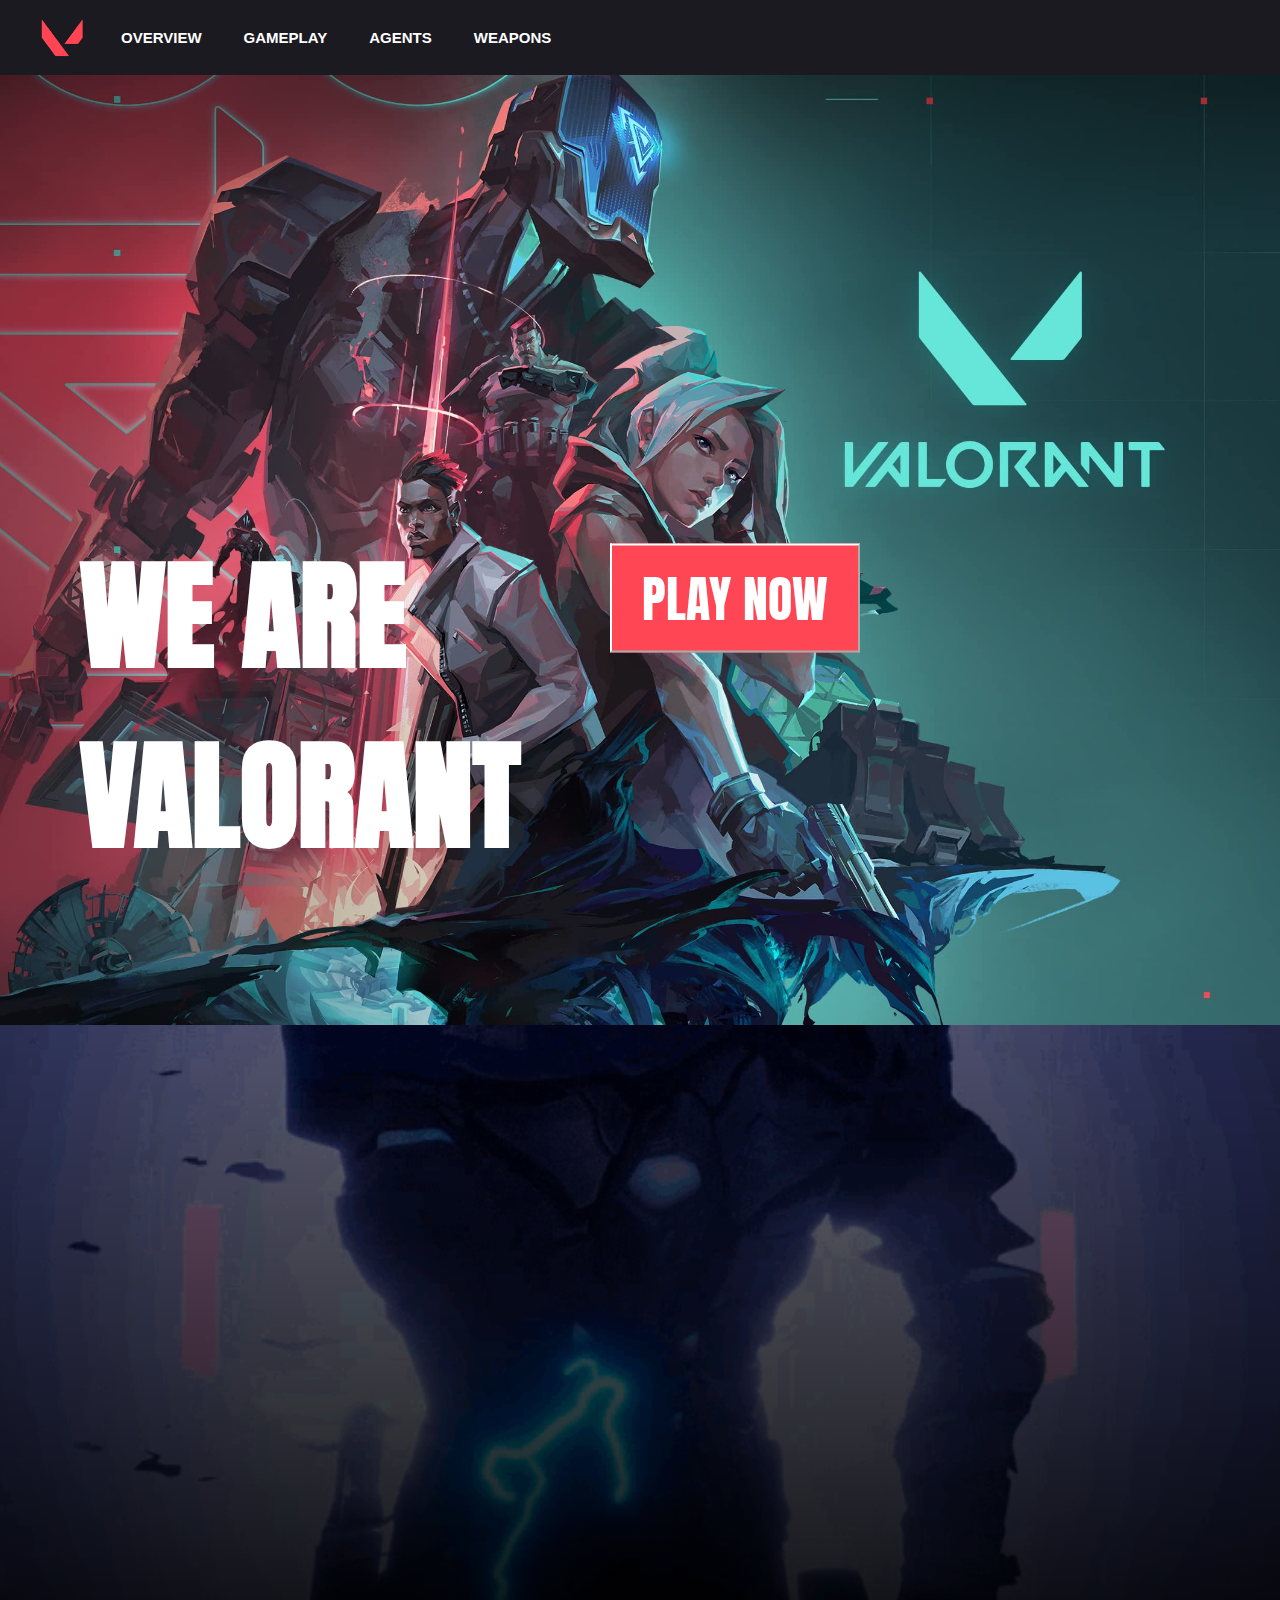
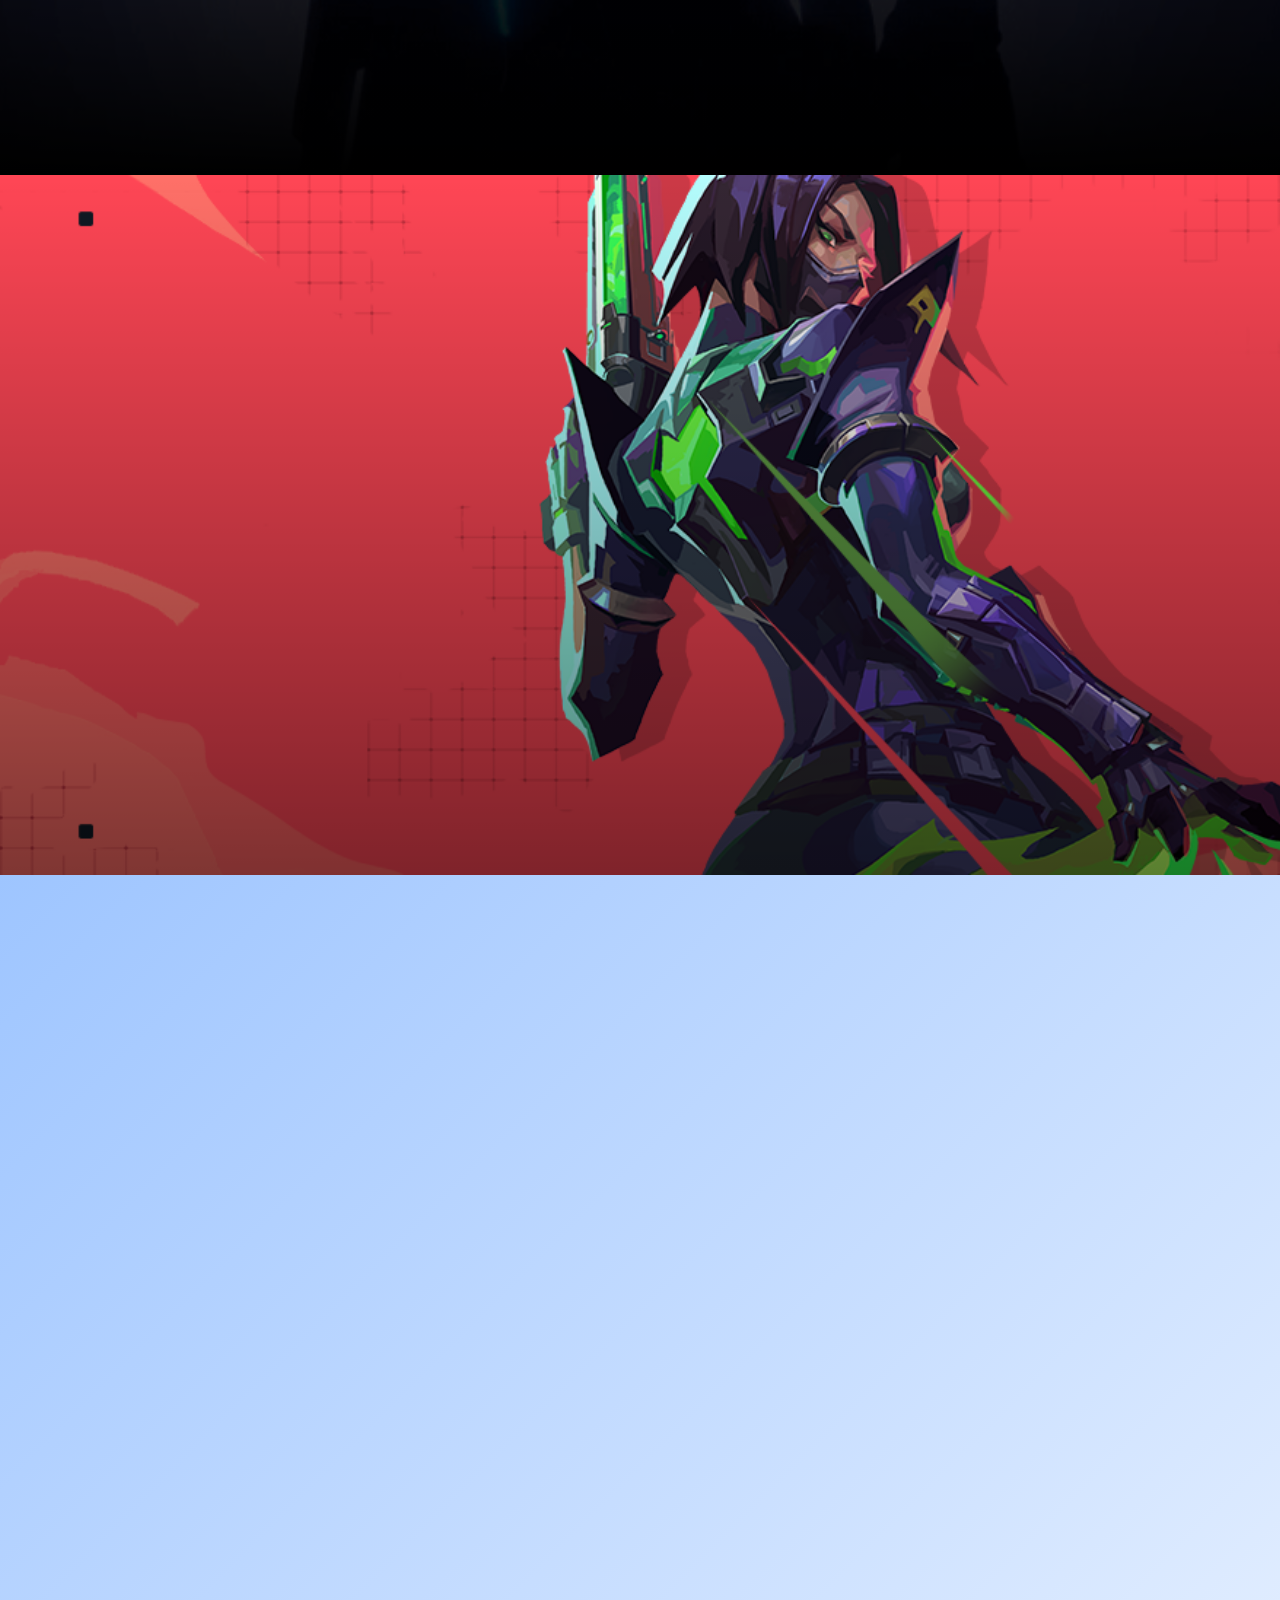
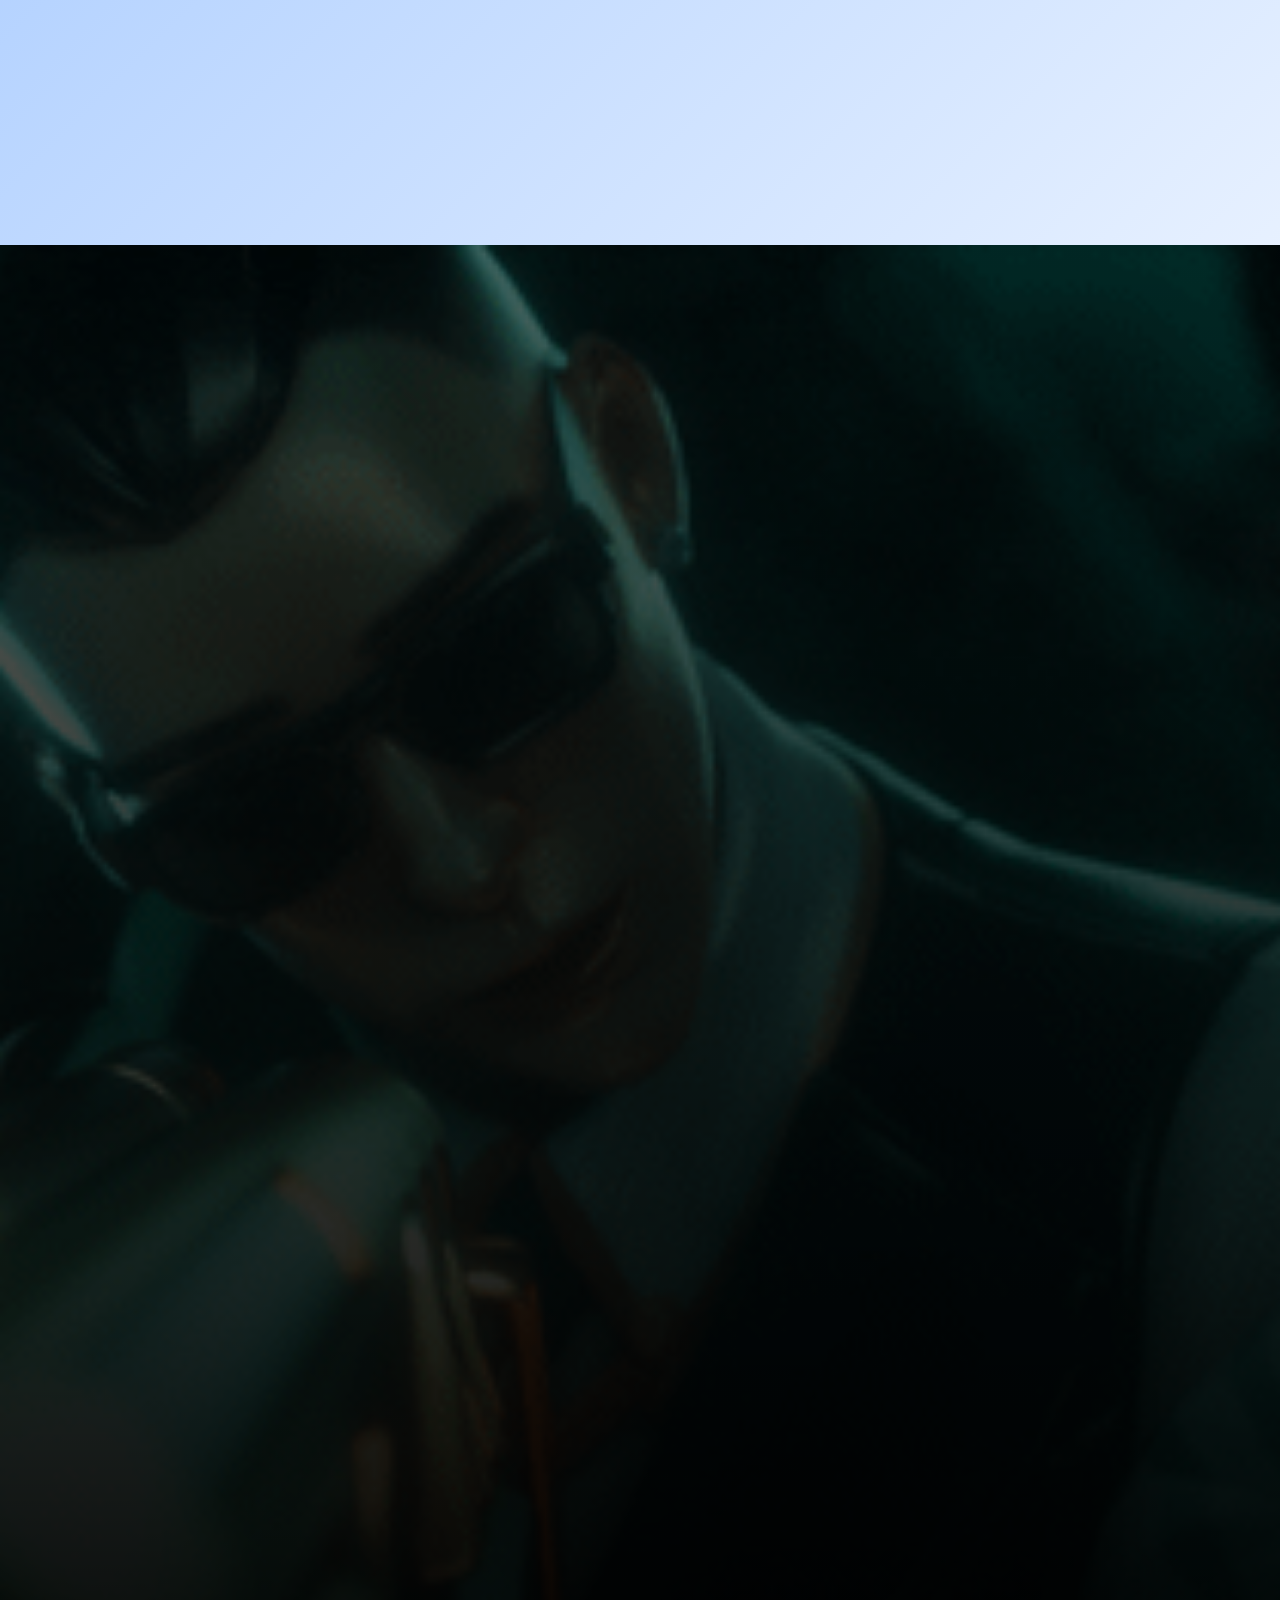
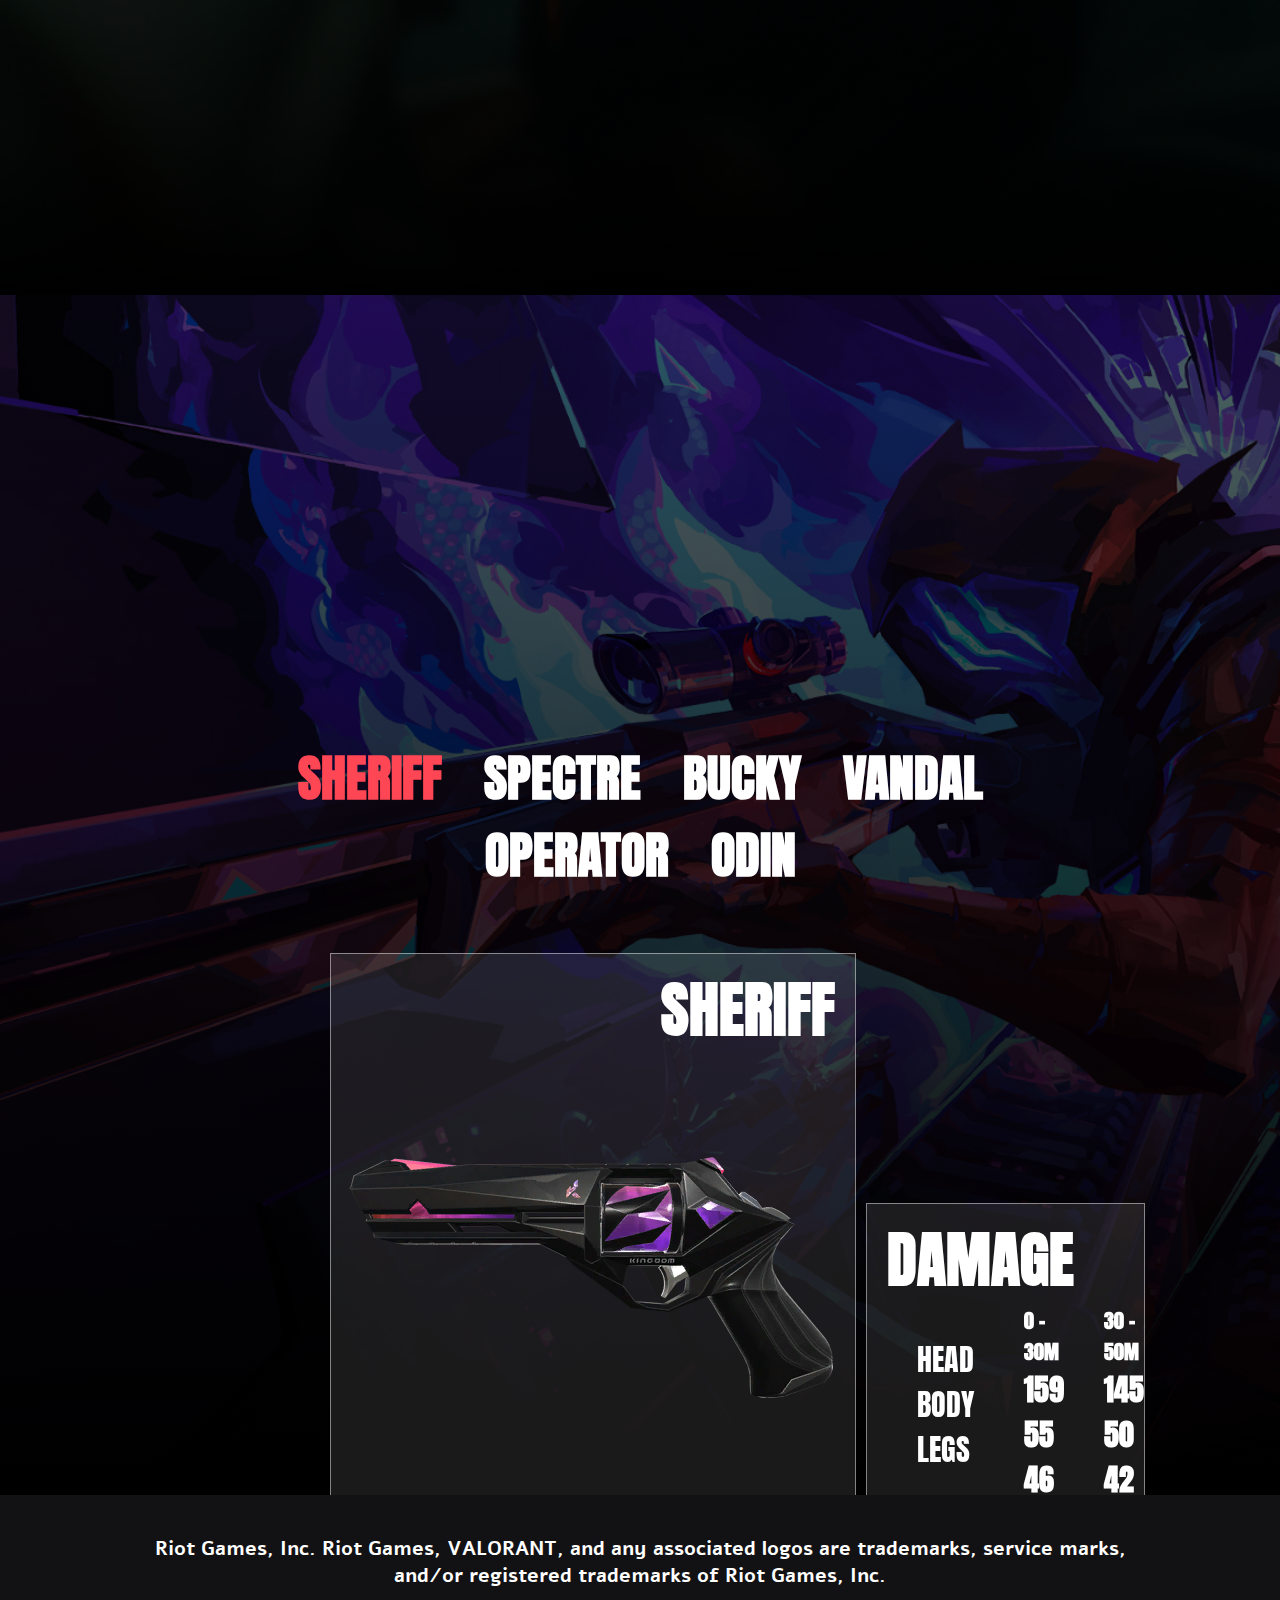
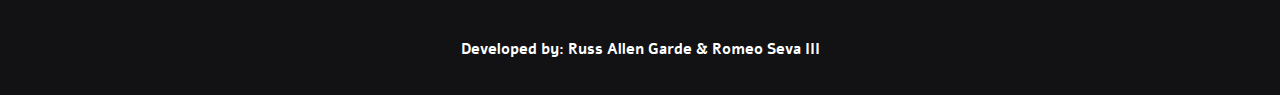
==== commit 9729fc73: "Add files via upload" ====
--- a/index.html
+++ b/index.html
@@ -31,21 +31,39 @@
                     <p>
                         <span>Valorant</span> <span>is</span> <span>a</span> <span>free-to-play,</span> <span>first-person</span> <span>tactical</span> <span>shooter</span> <span>developed</span> <span>and</span> <span>published</span> <span>by</span> <span>Riot</span> <span>Games.</span> <span>Released</span> <span>in</span> <span>June</span> <span>2020,</span> <span>it</span> <span>combines</span> <span>elements</span> <span>from</span> <span>traditional</span> <span>first-person</span> <span>shooters</span> <span>with</span> <span>unique</span> <span>abilities</span> <span>from</span> <span>its</span> <span>diverse</span> <span>roster</span> <span>of</span> <span>characters,</span> <span>called</span> <span>Agents.</span>
                     </p>
-                    <p>
-                        <br><span>Gameplay:</span><br>&nbsp<span>-Valorant</span> <span>is</span> <span>a</span> <span>5v5</span> <span>team-based</span> <span>game</span> <span>where</span> <span>players</span> <span>choose</span> <span>from</span> <span>a</span> <span>variety</span> <span>of</span> <span>Agents,</span> <span>each</span> <span>with</span> <span>unique</span> <span>abilities.</span>
-                    </p>
-                    <p>
-                        <br><span>Agents:</span><br>&nbsp<span>-Each</span> <span>Agent</span> <span>has</span> <span>a</span> <span>distinct</span> <span>set</span> <span>of</span> <span>abilities,</span> <span>including</span> <span>one</span> <span>Ultimate</span> <span>ability</span> <span>that</span> <span>charges</span> <span>over</span> <span>time.</span> <span>These</span> <span>abilities</span> <span>allow</span> <span>players</span> <span>to</span> <span>create</span> <span>unique</span> <span>strategies</span> <span>and</span> <span>outplay</span> <span>opponents</span> <span>in</span> <span>various</span> <span>ways.</span>
-                    </p>
-                    <p>
-                        <br><span>Maps:</span><br>&nbsp<span>-The</span> <span>game</span> <span>features</span> <span>a</span> <span>variety</span> <span>of</span> <span>maps,</span> <span>each</span> <span>with</span> <span>different</span> <span>layouts,</span> <span>strategic</span> <span>points,</span> <span>and</span> <span>environmental</span> <span>elements.</span> <span>Mastery</span> <span>of</span> <span>these</span> <span>maps</span> <span>is</span> <span>crucial</span> <span>to</span> <span>success.</span>
-                    </p>
                 </div>
                 <div id="img-wrapper">
                     <img src="img/img2.png">
                 </div>
             </div>
-        </section>              
+        </section>
+        <section id="extra-banner">
+            <div class="wrapper">
+                <div id="text-wrapper">
+                    <h1> VIPER </h1>
+                    <h2> Controller </h2>
+                    <h3> SKILLS: </h3>
+                    <div id="skill-1">
+                        Poison Cloud
+                        <img src="img/poison_cloud.webp">
+                    </div>
+                    <div id="skill-2">
+                        Toxic Screen
+                        <img src="img/toxic_screen.webp">
+                    </div>
+                    <div id="skill-3">
+                        Snake Bite
+                        <img src="img/snake_bite.webp">
+                    </div>
+                    <div id="skill-4">
+                        Viper's Pit
+                        <img src="img/viper_pit.webp">
+                    </div>
+                </div>
+                    <div id="img-wrapper">
+                </div>
+            </div>
+        </section>               
         <section id="gameplay">
             <h1>GAMEPLAY</h1>
             <div class="wrapper">
@@ -85,43 +103,61 @@
             <h1>AGENTS</h1>
             <div class="wrapper">
                 <div id="text-wrapper">
-                    <p>Different Agents are available with different skill sets to utilize basing on the playstyle that you prefer.</p>
+                    <p>Different Agents are available with different skill sets to utilize basing on the playstyle that you prefer. Hover to check their roles!</p>
                 </div>
                 <div id="cards-wrapper">
                     <div id="card_agent">
                         <div id="container">
                             <h3>Reyna</h3>
                             <img src="img/Reyna.png">
+                            <div class="card_content">
+                                <h4>Role: Duelist</h4>
+                            </div>
                         </div>
                     </div>
                     <div id="card_agent">
                         <div id="container">
                             <h3>Jett</h3>
                             <img src="img/Jett_Artwork2.webp">
+                            <div class="card_content">
+                                <h4>Role: Duelist</h4>
+                            </div>
                         </div>
                     </div>
                     <div id="card_agent">
                         <div id="container">
                             <h3>Chamber</h3>
                             <img src="img/Chamber.png">
+                            <div class="card_content">
+                                <h4>Role: Sentinel</h4>
+                            </div>
                         </div>
                     </div>
                     <div id="card_agent">
                         <div id="container">
                             <h3>Omen</h3>
                             <img src="img/Omen1.png">
+                            <div class="card_content">
+                                <h4>Role: Controller</h4>
+                            </div>
                         </div>
                     </div>
                     <div id="card_agent">
                         <div id="container">
                             <h3>Sova</h3>
                             <img src="img/Sova.png">
+                            <div class="card_content">
+                                <h4>Role: Initiator</h4>
+                            </div>
                         </div>
                     </div>
                     <div id="card_agent">
                         <div id="container">
                             <h3>Fade</h3>
                             <img src="img/Fade.png">
+                            <div class="card_content">
+                                <h4>Role: Initiator</h4>
+                            </div>
                         </div>
                     </div>
                 </div>
@@ -181,6 +217,10 @@
                     </div>
                 </div>
             </div>
+        </section>
+        <section id="footer">
+            <h1>Riot Games, Inc. Riot Games, VALORANT, and any associated logos are trademarks, service marks,<br>and/or registered trademarks of Riot Games, Inc.</h1>
+            <h2>Developed by: Russ Allen Garde & Romeo Seva III</h2>
         </section>        
         <script src="https://cdn.jsdelivr.net/npm/swiper/swiper-bundle.min.js"></script>
         <script src="script.js"></script>
--- a/styles.css
+++ b/styles.css
@@ -109,7 +109,7 @@
     border-color: #1B1A21;
 }
 #overview {
-    height: 950px;
+    height: 750px;
     width: 100%;
     background: linear-gradient(rgba(0, 0, 0, 0.5), rgba(0, 0, 0, 1)), url('img/omen.gif');
     background-size: cover;
@@ -123,8 +123,17 @@
     font-family: 'Anton', sans-serif;
     color: white;
     font-size: 80px;
-    animation: animateGameplayTitle 1.5s;
-}
+    opacity: 0;
+    transform: translateX(-40px);
+    transition: all 0.6s ease-in-out;
+}
+
+.active {
+    opacity: 1 !important;
+    transform: translateX(0) !important;
+    transform: translateY(0) !important;
+}
+
 @keyframes animateGameplayTitle {
     0% {opacity:0; padding-left:260px;}
     100% {opacity: 1; padding-left:160px}
@@ -139,6 +148,9 @@
 }
 #overview .wrapper #text-wrapper{
     width: 40%;
+    opacity: 0;
+    transform: translateX(-40px);
+    transition: all 0.6s ease-in-out;
 }
 #overview .wrapper #text-wrapper p{
     color: white;
@@ -147,11 +159,14 @@
     font-size: 20px;
 }
 #overview .wrapper #img-wrapper{
-    width: 60%;
-}
+    opacity: 0;
+    transform: translateX(40px);
+    transition: all 0.6s ease-in-out;
+}
+
 #overview .wrapper #img-wrapper img {
-    width: 100%;
-    height: auto;
+    width: 690px;
+    height: 320px;
     mask-image:
     linear-gradient(to right, rgba(0, 0, 0, 0) 0%, rgba(0, 0, 0, 1) 60%);
 }
@@ -167,23 +182,49 @@
 }
 
 
+
 #gameplay{
-    height: 950px;
-    width: 100%;
-    background-color: #FFFFFF;
-    background-size: cover;
-    background-repeat: no-repeat;
-    background-position: center center;
-    position: relative;
-}
+    height: 970px;
+    width: 100%;
+    background: linear-gradient(-45deg, #ffffff, #9ec5ff, #ffffff, #9ec5ff);
+    background-size: 400% 400%;
+    animation: gradient 15s ease infinite;
+    position: relative;
+}
+html, body {
+    width: 100%;
+    height:100%;
+  }
+  
+  body {
+      background: linear-gradient(-45deg, #ffffff, #9ec5ff, #ffffff, #9ec5ff);
+      background-size: 400% 400%;
+      animation: gradient 15s ease infinite;
+  }
+  
+  @keyframes gradient {
+      0% {
+          background-position: 0% 50%;
+      }
+      50% {
+          background-position: 100% 50%;
+      }
+      100% {
+          background-position: 0% 50%;
+      }
+  }
+
 #gameplay h1{
     padding-top: 100px;
     padding-left: 160px;
     font-family: 'Anton', sans-serif;
     color: #1B1A21;
     font-size: 80px;
-    animation: animateGameplayTitle 1.5s;
-}
+    opacity: 0;
+    transform: translateX(-40px);
+    transition: all 0.6s ease-in-out;
+}
+
 #gameplay #text-wrapper span {
     display: inline-block;
     transition: transform 0.1s ease, color 0.1s ease;
@@ -202,6 +243,9 @@
     width: 100%;
     height: 400px;
     position: relative;
+    opacity: 0;
+    transform: translateY(100px);
+    transition: all 0.6s ease-in-out;
 }
 
 #gameplay .wrapper #swiper-wrapper {
@@ -278,12 +322,19 @@
     margin: 10px;
     font-family: 'Anton', sans-serif;
     font-size: 40px;
-}
+    opacity: 0;
+    transform: translateX(-40px);
+    transition: all 0.6s ease-in-out;
+}
+
 #gameplay .wrapper #text-wrapper p{
     color: #1B1A21;
     margin: 10px;
     font-family: 'Alef', sans-serif;
     font-size: 20px;
+    opacity: 0;
+    transform: translateX(-40px);
+    transition: all 0.6s ease-in-out;
 }
 #agents{
     height: 1650px;
@@ -300,7 +351,9 @@
     font-family: 'Anton', sans-serif;
     color: white;
     font-size: 80px;
-    animation: animateGameplayTitle 1.5s;
+    opacity: 0;
+    transform: translateX(-40px);
+    transition: all 0.6s ease-in-out;
 }
 #agents .wrapper{
     margin-top: 60px;
@@ -312,14 +365,22 @@
     margin: 10px;
     font-family: 'Alef', sans-serif;
     font-size: 20px;
+    margin-bottom: 40px;
+    opacity: 0;
+    transform: translateX(-40px);
+    transition: all 0.6s ease-in-out;
 }
 #agents .wrapper #cards-wrapper {
     padding: 20px;
     display: grid;
     grid-template-columns: repeat(auto-fill, minmax(350px, 1fr));
+    opacity: 0;
+    transform: translateX(40px);
+    transition: all 0.6s ease-in-out;
 }
 
 #agents .wrapper #cards-wrapper #card_agent{
+    position: relative;
     width: 350px;
     height: 530px;
     background-color: rgba(0, 0, 0, 0.815);
@@ -328,6 +389,7 @@
     margin-left: 10px;
     margin-right: 10px;
     margin-bottom: 40px;
+    transition: .5s ease;
 }
 #agents .wrapper #cards-wrapper #card_agent #container{
     padding: 20px;
@@ -336,12 +398,44 @@
     color: white;
     font-size: 40px;
     font-family: 'Anton', sans-serif;
+    transition: .5s ease;
 }
 #agents .wrapper #cards-wrapper #card_agent #container img{
     height: 430px;
     margin: auto;
-}
-
+    transition: .5s ease;
+}
+#agents .wrapper #cards-wrapper #card_agent #container .card_content {
+    transition: .5s ease;
+    opacity: 0;
+    background-color: #FF4655;
+    position: absolute;
+    top: 50%;
+    left: 0;
+    width: 100%;
+    transform: translateY(-50%);
+    text-align: center;
+    z-index: 90;
+}
+#agents .wrapper #cards-wrapper #card_agent #container .card_content h4 {
+    color: black;
+    font-size: 30px;
+    font-family: 'Anton', sans-serif;
+  }
+#agents .wrapper #cards-wrapper #card_agent:hover{
+    background-color: white;
+}
+#agents .wrapper #cards-wrapper #card_agent:hover #container h3{
+    color: #1B1A21;
+    font-size: 40px;
+    font-family: 'Anton', sans-serif;
+}
+#agents .wrapper #cards-wrapper #card_agent:hover #container .card_content {
+    opacity: 1;
+}
+#agents .wrapper #cards-wrapper #card_agent:hover img {
+    opacity: 1;
+}
 
 
 
@@ -363,7 +457,9 @@
     font-family: 'Anton', sans-serif;
     color: white;
     font-size: 80px;
-    animation: animateGameplayTitle 1.5s;
+    opacity: 0;
+    transform: translateX(-40px);
+    transition: all 0.6s ease-in-out;
 }
 #weapons .wrapper{
     margin-top: 60px;
@@ -379,12 +475,18 @@
     margin: 10px;
     font-family: 'Anton', sans-serif;
     font-size: 40px;
+    opacity: 0;
+    transform: translateX(-40px);
+    transition: all 0.6s ease-in-out;
 }
 #weapons .wrapper #text-wrapper p{
     color: white;
     margin: 10px;
     font-family: 'Alef', sans-serif;
     font-size: 20px;
+    opacity: 0;
+    transform: translateX(-40px);
+    transition: all 0.6s ease-in-out;
 }
 #options-wrapper{
     margin-top: 40px;
@@ -411,6 +513,9 @@
     border: none;
     font-weight: bold;
 }
+#weapons #options-wrapper ul li button.active {
+    color: #FF4655; /* Change to the desired active color */
+}
 #weapons #options-wrapper ul li button {
     background: none;
     border: none;
@@ -456,11 +561,12 @@
 }
 #weapons #weapons-wrapper #swiper-wrapper #weapon-button {
     position: relative;
+    z-index: 10;
 }
 #weapons #weapons-wrapper #swiper-wrapper #weapon-button button {
     width: auto;
     color: #ffffff;
-    cursor: pointer;
+    cursor: crosshair;
     transition: color 0.3s ease;
     background: none;
 }
@@ -469,19 +575,37 @@
 }
 
 /* Weapon image rotation animation */
-#weapons #weapons-wrapper #swiper-wrapper #weapon-button #weapon-img {
-    transition: transform 0.3s; /* Smooth transition for rotation */
-    position: relative;
-}
-#weapons #weapons-wrapper #swiper-wrapper #weapon-button #weapon-img-firing {
-    animation: firingAnimation 0.2s infinite; /* Animation for a blinking effect */
-    transform: rotate(10deg); /* Example: Slightly enlarge the image */
-}
-
+#weapons #weapons-wrapper #swiper-wrapper #weapon-button #new-weapon-img {
+    width: 200px; 
+    position: absolute;
+    top: -40px; 
+    left: -160px; 
+    display: none; /* Initially hidden */
+    z-index: 2; 
+}
+
+.firing {
+    animation: firingAnimation 0.2s infinite alternate; 
+    transform: rotate(10deg); /* Add rotation as part of the firing */
+    z-index: 1;
+}
 @keyframes firingAnimation {
     0% { opacity: 1; }
     50% { opacity: 0.5; }
     100% { opacity: 1; }
+}
+
+#weapons #weapons-wrapper #swiper-wrapper #weapon-button #weapon-img.rotate {
+    transform: rotate(10deg); /* Full 360-degree rotation */
+    z-index: 10;
+}
+
+#weapons #weapons-wrapper #swiper-wrapper #weapon-button #new-weapon-img {
+    width: 200px; /* Adjust size as needed */
+    position: absolute;
+    top: -40px; /* Align top with the first image */
+    left: -160px; /* Positioned left of the weapon image (adjust based on size of both images) */
+    display: none; /* Initially hidden */
 }
 
 #weapons #weapons-wrapper #swiper-wrapper #weapon-button #weapon-img.rotate {
@@ -566,3 +690,237 @@
     font-size: 30px;
     margin-left: 40px;
 }
+
+#gameplay .animate {
+    transform: translateX(-50%);
+}
+
+#extra-banner {
+    height: 700px;
+    width: auto;
+    background: linear-gradient(rgba(0, 0, 0, 0), rgba(0, 0, 0, 0.5)), url('img/valo_banner2.png');
+    background-size: cover;
+    background-repeat: no-repeat;
+    background-position: center center;
+    position: relative;
+}
+#extra-banner .wrapper{
+    margin-top: auto;
+    margin-left: 180px;
+    margin-right: 270px;
+}
+#extra-banner .wrapper #text-wrapper{
+    width: 40%;
+}
+#extra-banner .wrapper #text-wrapper h1{
+    font-family: 'Anton', sans-serif;
+    padding-top: 20px;
+    padding-left: 80px;
+    color: rgb(24, 23, 23);
+    font-size: 120px;
+    opacity: 0;
+    transform: translateX(-40px);
+    transition: all 0.6s ease-in-out;
+}
+#extra-banner .wrapper #text-wrapper h2{
+    font-family: 'Anton', sans-serif;
+    margin-top: 1px;
+    padding-left: 85px;
+    padding-bottom: 10px;
+    color: rgb(24, 23, 23);
+    font-size: 60px;
+    opacity: 0;
+    transform: translateX(-40px);
+    transition: all 0.6s ease-in-out;
+}
+#extra-banner .wrapper #text-wrapper h3{
+    font-family: 'Anton', sans-serif;
+    margin-top: 1px;
+    padding-left: 85px;
+    color: rgb(24, 23, 23);
+    font-size: 40px;
+    opacity: 0;
+    transform: translateX(-40px);
+    transition: all 0.6s ease-in-out;
+}
+#extra-banner .wrapper #text-wrapper #skill-1{
+    font-family: 'Anton', sans-serif;
+    padding-top: 20px;
+    padding-left: 85px;
+    color: rgb(24, 23, 23);
+    font-size: 30px;
+    opacity: 0;
+    transform: translateX(-40px);
+    transition: all 0.6s ease-in-out;
+}
+#extra-banner .wrapper #text-wrapper #skill-1 img{
+    width: 40px;
+    height: auto;
+    margin-left: 15px;
+}
+#extra-banner .wrapper #text-wrapper #skill-2{
+    font-family: 'Anton', sans-serif;
+    padding-top: 20px;
+    padding-left: 85px;
+    color: rgb(24, 23, 23);
+    font-size: 30px;
+    opacity: 0;
+    transform: translateX(-40px);
+    transition: all 0.6s ease-in-out;
+}
+#extra-banner .wrapper #text-wrapper #skill-2 img{
+    width: 40px;
+    height: auto;
+    margin-left: 15px;
+}
+#extra-banner .wrapper #text-wrapper #skill-3{
+    font-family: 'Anton', sans-serif;
+    padding-top: 20px;
+    padding-left: 85px;
+    color: rgb(24, 23, 23);
+    font-size: 30px;
+    opacity: 0;
+    transform: translateX(-40px);
+    transition: all 0.6s ease-in-out;
+}
+#extra-banner .wrapper #text-wrapper #skill-3 img{
+    width: 40px;
+    height: auto;
+    margin-left: 40px;
+}
+#extra-banner .wrapper #text-wrapper #skill-4{
+    font-family: 'Anton', sans-serif;
+    padding-top: 20px;
+    padding-left: 85px;
+    color: rgb(24, 23, 23);
+    font-size: 30px;
+    opacity: 0;
+    transform: translateX(-40px);
+    transition: all 0.6s ease-in-out;
+}
+#extra-banner .wrapper #text-wrapper #skill-4 img{
+    width: 40px;
+    height: auto;
+    margin-left: 45px;
+}
+#extra-banner .wrapper #img-wrapper{
+    width: auto;
+    margin-left: 10px;
+}
+#extra-banner .wrapper #img-wrapper img {
+    width: 100%;
+    height: auto;
+    margin-left: auto;
+    mask-image:
+    linear-gradient(to right, rgba(0, 0, 0, 0) 0%, rgba(0, 0, 0, 1) 60%);
+}
+#footer{
+    height: 200px;
+    width: 100%;
+    background-color: #121114;
+    background-size: cover;
+    background-repeat: no-repeat;
+    background-position: center center;
+    position: relative;
+}
+#footer h1{
+    text-align: center;
+    color: white; /* Optional styling */
+    padding: 40px 0; /* Adjust for vertical spacing */
+    font-family: 'Alef', sans-serif;
+    font-size: 20px;
+}
+#footer h2{
+    text-align: center;
+    color: white; /* Optional styling */
+    padding: 10px 0; /* Adjust for vertical spacing */
+    font-family: 'Alef', sans-serif;
+    font-size: 15px;
+}
+
+@media (max-width: 1200px){
+    #home h1{
+        font-size: 90px;
+    }
+    #home a{
+        margin-left: 20px;
+    }
+    #home button{
+        font-size: 30px;
+        margin-left: 20px;
+    }
+    .play {
+    font-size: 2px;
+    margin-left: 80px;
+    margin-right: 0;
+    top: 85%;
+    background-color: #FF4655;
+    color: white;
+    border-color: white;
+    border-width: 2px;
+    padding: 15px 30px;
+    font-size: 20px;
+    cursor: pointer;
+    font-family: 'Anton', sans-serif;
+    font-size: 50px;
+    transition: color 1s ease, background-color 0.3s ease, border-color 0.3s ease;
+    }
+
+    #overview h1{
+        padding-left: 70px;
+        font-size: 40px;
+    }
+    #overview .wrapper{
+        margin-left: 70px;
+        margin-right: 70px;
+    }
+    #overview .wrapper #img-wrapper img {
+        width: 520px;
+        height: 220px;
+    }
+}
+
+@media (max-width: 1524px){
+
+    #overview h1{
+        padding-left: 70px;
+        font-size: 40px;
+    }
+    #overview .wrapper{
+        margin-left: 70px;
+        margin-right: 70px;
+    }
+    #overview .wrapper #img-wrapper img {
+        width: 520px;
+        height: 220px;
+    }
+}
+
+@media (max-width: 955px){
+
+    #overview .wrapper{
+        margin-left: 70px;
+        margin-right: 70px;
+        display: flex; /* Enables flexbox */
+        flex-direction: column; /* Arranges elements in a column */
+        
+    }
+    #overview .wrapper #text-wrapper{
+        width: 100%;
+    }
+    #overview .wrapper #text-wrapper p{
+        font-size: 15px;
+    }
+    #overview .wrapper #img-wrapper {
+        display: flex; /* Enable flexbox */
+        justify-content: center; /* Centers items horizontally */
+        align-items: center; /* Centers items vertically */
+        height: 100%; /* Ensure the height allows vertical centering */
+    }
+    
+    #overview .wrapper #img-wrapper img {
+        width: auto;
+        height: 200px;
+        margin-top: 20px;
+    }
+}